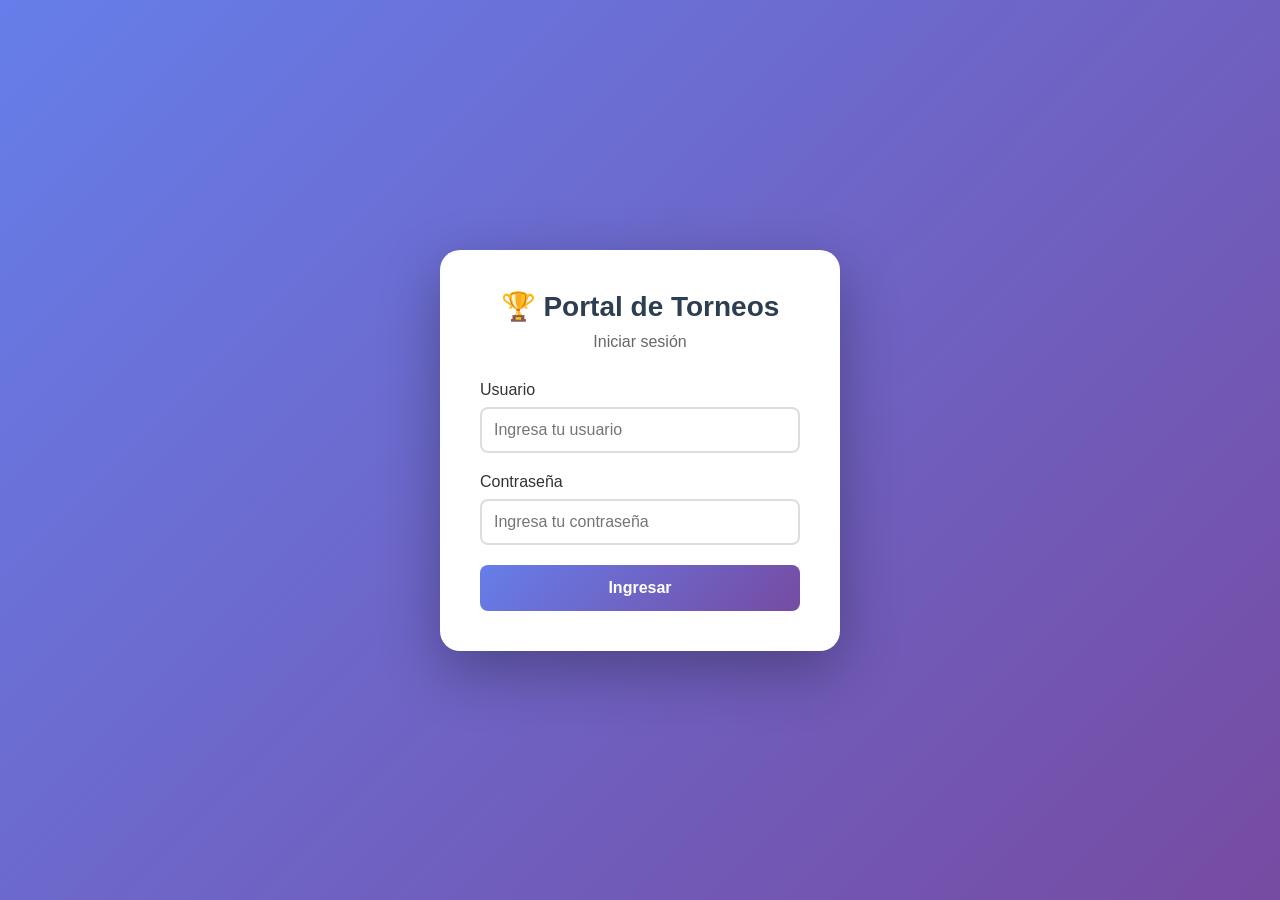
==== admin-datos.html @ d95e441f "nuevosistema" ====
<!DOCTYPE html>
<html lang="es">
<head>
    <meta charset="UTF-8">
    <meta name="viewport" content="width=device-width, initial-scale=1.0">
    <title>Admin Datos - Torneo de Tenis</title>
    <link rel="stylesheet" href="style.css">
    <style>
        .admin-container { max-width: 1200px; margin: 0 auto; padding: 20px; }
        .admin-header { background: linear-gradient(135deg, #2c3e50, #34495e); color: white; padding: 20px; border-radius: 10px; margin-bottom: 20px; display: flex; justify-content: space-between; align-items: center; flex-wrap: wrap; gap: 15px; }
        .admin-header h1 { margin: 0; font-size: 1.5rem; }
        .selector-row { display: flex; gap: 15px; flex-wrap: wrap; align-items: center; }
        .selector-row select { padding: 10px; border-radius: 5px; border: 2px solid #ddd; font-size: 1rem; min-width: 200px; }
        .btn-cerrar { background: #e74c3c; color: white; padding: 10px 20px; border: none; border-radius: 5px; cursor: pointer; text-decoration: none; }
        .tabs { display: flex; gap: 5px; margin-bottom: 20px; flex-wrap: wrap; }
        .tab-btn { padding: 12px 24px; background: #ecf0f1; border: none; cursor: pointer; font-size: 1rem; border-radius: 5px 5px 0 0; transition: all 0.3s; }
        .tab-btn.active { background: #4CAF50; color: white; }
        .tab-btn:hover:not(.active) { background: #bdc3c7; }
        .tab-content { display: none; background: white; padding: 20px; border-radius: 0 5px 5px 5px; box-shadow: 0 2px 10px rgba(0,0,0,0.1); }
        .tab-content.active { display: block; }
        .section-title { color: #2c3e50; border-bottom: 2px solid #4CAF50; padding-bottom: 10px; margin-bottom: 20px; }
        .form-grid { display: grid; grid-template-columns: repeat(auto-fit, minmax(200px, 1fr)); gap: 15px; margin-bottom: 20px; }
        .form-group { display: flex; flex-direction: column; }
        .form-group label { font-weight: 600; margin-bottom: 5px; color: #555; }
        .form-group input, .form-group select { padding: 10px; border: 2px solid #ddd; border-radius: 5px; }
        .btn-primary { background: #4CAF50; color: white; padding: 12px 24px; border: none; border-radius: 5px; cursor: pointer; font-size: 1rem; }
        .btn-primary:hover { background: #45a049; }
        .btn-warning { background: #f39c12; color: white; padding: 8px 16px; border: none; border-radius: 5px; cursor: pointer; }
        .btn-danger { background: #e74c3c; color: white; padding: 8px 16px; border: none; border-radius: 5px; cursor: pointer; }
        .data-table { width: 100%; border-collapse: collapse; margin-top: 15px; }
        .data-table th, .data-table td { padding: 12px; text-align: left; border-bottom: 1px solid #ddd; }
        .data-table th { background: #2c3e50; color: white; }
        .data-table tr:hover { background: #f5f5f5; }
        .badge { padding: 4px 8px; border-radius: 4px; font-size: 0.85rem; }
        .badge-pendiente { background: #f39c12; color: white; }
        .badge-jugado { background: #27ae60; color: white; }
        .badge-wo { background: #e74c3c; color: white; }
        .alert { padding: 15px; border-radius: 5px; margin-bottom: 15px; }
        .alert-warning { background: #fff3cd; border-left: 4px solid #ffc107; color: #856404; }
        .alert-error { background: #f8d7da; border-left: 4px solid #dc3545; color: #721c24; }
        .alert-success { background: #d4edda; border-left: 4px solid #28a745; color: #155724; }
        .modal { display: none; position: fixed; top: 0; left: 0; width: 100%; height: 100%; background: rgba(0,0,0,0.5); z-index: 1000; }
        .modal.active { display: flex; align-items: center; justify-content: center; }
        .modal-content { background: white; padding: 25px; border-radius: 10px; max-width: 600px; width: 90%; max-height: 80vh; overflow-y: auto; }
        .modal-header { display: flex; justify-content: space-between; align-items: center; margin-bottom: 20px; }
        .modal-header h3 { margin: 0; color: #2c3e50; }
        .cerrar-modal { background: none; border: none; font-size: 1.5rem; cursor: pointer; }
        .empty-state { text-align: center; padding: 40px; color: #7f8c8d; }
        .card { background: #f8f9fa; padding: 15px; border-radius: 8px; margin-bottom: 10px; border-left: 4px solid #4CAF50; }
        .card-header { font-weight: 600; color: #2c3e50; margin-bottom: 10px; }
        .checkbox-list { max-height: 200px; overflow-y: auto; border: 1px solid #ddd; padding: 10px; border-radius: 5px; }
        .checkbox-item { display: flex; align-items: center; gap: 8px; padding: 5px 0; }
        .actions-cell { display: flex; gap: 5px; }
        .loading { text-align: center; padding: 40px; color: #7f8c8d; }

        /* Responsive */
        @media (max-width: 768px) {
            .admin-container { padding: 10px; }
            .admin-header { flex-direction: column; text-align: center; padding: 15px; }
            .admin-header h1 { font-size: 1.2rem; margin-bottom: 10px; }
            .selector-row { flex-direction: column; width: 100%; gap: 10px; }
            .selector-row select { width: 100%; min-width: unset; padding: 8px; font-size: 0.9rem; }
            .btn-cerrar { width: auto; padding: 8px 20px; font-size: 0.9rem; margin-top: 5px; }
            
            .tabs { 
                display: flex;
                overflow-x: auto; 
                white-space: nowrap; 
                padding-bottom: 5px;
                gap: 5px;
                -webkit-overflow-scrolling: touch;
            }
            .tab-btn { 
                padding: 10px 15px; 
                font-size: 0.85rem; 
                flex: 0 0 auto; 
                border-radius: 5px;
            }
            
            /* Contenedor para scroll de tabla */
            #inscriptos-list, #partidos-list, #llaves-list, #agenda-list {
                width: 100%;
                overflow-x: auto;
                -webkit-overflow-scrolling: touch;
                margin-top: 10px;
            }
            
            .data-table { 
                min-width: 600px; /* Forzar scroll horizontal para que no se amontone */
            }
            .data-table th, .data-table td { padding: 8px; font-size: 0.85rem; }
            
            .form-grid { grid-template-columns: 1fr; }
            .modal-content { width: 95%; padding: 15px; max-height: 90vh; }
            .card { padding: 10px; margin-bottom: 15px; }
            .checkbox-list { max-height: 200px; }
            
            .section-title { font-size: 1.2rem; }
        }
    </style>
</head>
<body>
    <div class="admin-container">
        <div class="admin-header">
            <h1>🛠️ Administración de Datos</h1>
            <div class="selector-row">
                <select id="selector-torneo" onchange="cargarCategorias()">
                    <option value="">Seleccionar Torneo...</option>
                </select>
                <select id="selector-categoria" onchange="cargarDatosTab()" disabled>
                    <option value="">Seleccionar Categoría...</option>
                </select>
                <a href="editar-grupos.html" class="btn-cerrar">← Volver</a>
            </div>
        </div>

        <div class="tabs">
            <button class="tab-btn active" onclick="cambiarTab('inscriptos')">👥 Inscriptos</button>
            <button class="tab-btn" onclick="cambiarTab('grupos')">🏆 Grupos</button>
            <button class="tab-btn" onclick="cambiarTab('partidos')">🎾 Partidos</button>
            <button class="tab-btn" onclick="cambiarTab('llaves')">🔗 Llaves</button>
            <button class="tab-btn" onclick="cambiarTab('agenda')">📅 Agenda</button>
            <button class="tab-btn" onclick="cambiarTab('horarios-categoria')">📊 Horarios por Categoría</button>
        </div>

        <!-- TAB 1: INSCRIPTOS -->
        <div id="tab-inscriptos" class="tab-content active">
            <h2 class="section-title">Gestión de Inscriptos</h2>
            <div id="inscriptos-list"></div>
        </div>

        <!-- TAB 2: GRUPOS -->
        <div id="tab-grupos" class="tab-content">
            <div style="display: flex; justify-content: space-between; align-items: center; margin-bottom: 20px;">
                <h2 class="section-title" style="margin-bottom: 0;">Gestión de Grupos</h2>
                <button class="btn-primary" onclick="abrirModalCrearGrupo()">+ Crear Grupo</button>
            </div>
            <div id="grupos-list"></div>
        </div>

        <!-- TAB 3: PARTIDOS -->
        <div id="tab-partidos" class="tab-content">
            <div style="display: flex; justify-content: space-between; align-items: center; margin-bottom: 20px;">
                <h2 class="section-title" style="margin-bottom: 0;">Gestión de Partidos</h2>
                <button class="btn-primary" onclick="abrirModalCrearPartido()">+ Crear Partido</button>
            </div>
            <div id="partidos-list"></div>
        </div>

        <!-- TAB 4: LLAVES -->
        <div id="tab-llaves" class="tab-content">
            <h2 class="section-title">Gestión de Llaves</h2>
            <div id="llaves-list"></div>
        </div>

        <!-- TAB 5: AGENDA PLAYOFFS -->
        <div id="tab-agenda" class="tab-content">
            <div style="display: flex; justify-content: space-between; align-items: center; margin-bottom: 20px;">
                <h2 class="section-title" style="margin-bottom: 0;">Agenda de Playoffs</h2>
            </div>

            <div class="card" style="margin-bottom: 20px;">
                <div class="card-header">Crear Reserva de Agenda</div>
                <div class="form-grid">
                    <div class="form-group">
                        <label>Categoría</label>
                        <select id="agenda-categoria"></select>
                    </div>
                    <div class="form-group">
                        <label>Horario</label>
                        <select id="agenda-horario"></select>
                    </div>
                    <div class="form-group">
                        <label>Leyenda 1</label>
                        <input type="text" id="agenda-leyenda" placeholder="Ej: Cuartos de final 1" maxlength="150">
                    </div>
                    <div class="form-group">
                        <label>Leyenda 2 (opcional)</label>
                        <input type="text" id="agenda-leyendados" placeholder="Ej: Cancha 1" maxlength="150">
                    </div>
                </div>
                <button class="btn-primary" onclick="crearAgendaPlayoff()">+ Crear Reserva</button>
            </div>

            <div id="agenda-list"></div>
        </div>

        <!-- TAB 6: HORARIOS POR CATEGORÍA -->
        <div id="tab-horarios-categoria" class="tab-content">
            <h2 class="section-title">Horarios por Categoría</h2>
            <div id="horarios-categoria-list"></div>
        </div>
    </div>

    <!-- MODAL EDITAR INSCRIPTO -->
    <div id="modal-editar-inscripto" class="modal">
        <div class="modal-content">
            <div class="modal-header">
                <h3>Editar Inscripto</h3>
                <button class="cerrar-modal" onclick="cerrarModal('modal-editar-inscripto')">&times;</button>
            </div>
            <form id="form-editar-inscripto">
                <input type="hidden" id="edit-inscripto-id">
                <div class="form-group">
                    <label>Integrantes</label>
                    <input type="text" id="edit-integrantes" required>
                </div>
                <div class="form-group">
                    <label>Correo</label>
                    <input type="email" id="edit-correo">
                </div>
                <div class="form-group">
                    <label>Teléfono</label>
                    <input type="tel" id="edit-telefono">
                </div>
                <div class="form-group">
                    <label>Categoría</label>
                    <select id="edit-categoria" required></select>
                </div>
                <button type="submit" class="btn-primary" style="margin-top: 15px;">Guardar Cambios</button>
            </form>
        </div>
    </div>

    <!-- MODAL EDITAR HORARIOS INSCRIPTO -->
    <div id="modal-editar-horarios" class="modal">
        <div class="modal-content">
            <div class="modal-header">
                <h3>Editar Disponibilidad Horaria</h3>
                <button class="cerrar-modal" onclick="cerrarModal('modal-editar-horarios')">&times;</button>
            </div>
            <div id="horarios-inscripto-list"></div>
        </div>
    </div>

    <!-- MODAL CREAR GRUPO -->
    <div id="modal-crear-grupo" class="modal">
        <div class="modal-content">
            <div class="modal-header">
                <h3>Crear Grupo</h3>
                <button class="cerrar-modal" onclick="cerrarModal('modal-crear-grupo')">&times;</button>
            </div>
            <form id="form-crear-grupo">
                <div class="form-group">
                    <label>Número de Grupo</label>
                    <input type="number" id="create-numero-grupo" min="1" required>
                </div>
                <div class="form-group">
                    <label>Cantidad de Integrantes</label>
                    <input type="number" id="create-cantidad-integrantes" min="2" max="6" required>
                </div>
                <div class="form-group">
                    <label>Categoría</label>
                    <select id="create-categoria-grupo" required></select>
                </div>
                <button type="submit" class="btn-primary" style="margin-top: 15px;">Crear Grupo</button>
            </form>
        </div>
    </div>

    <!-- MODAL EDITAR GRUPO -->
    <div id="modal-editar-grupo" class="modal">
        <div class="modal-content">
            <div class="modal-header">
                <h3>Editar Grupo</h3>
                <button class="cerrar-modal" onclick="cerrarModal('modal-editar-grupo')">&times;</button>
            </div>
            <form id="form-editar-grupo">
                <input type="hidden" id="edit-grupo-id">
                <div class="form-group">
                    <label>Número de Grupo</label>
                    <input type="number" id="edit-numero-grupo" min="1" required>
                </div>
                <div class="form-group">
                    <label>Cantidad de Integrantes</label>
                    <input type="number" id="edit-cantidad-integrantes" min="2" max="6" required>
                </div>
                <button type="submit" class="btn-primary" style="margin-top: 15px;">Guardar Cambios</button>
            </form>
        </div>
    </div>

    <!-- MODAL GESTIONAR INTEGRANTES -->
    <div id="modal-integrantes" class="modal">
        <div class="modal-content">
            <div class="modal-header">
                <h3>Gestionar Integrantes del Grupo</h3>
                <button class="cerrar-modal" onclick="cerrarModal('modal-integrantes')">&times;</button>
            </div>
            <input type="hidden" id="gest-grupo-id">
            <div id="integrantes-disponibles"></div>
            <div id="integrantes-actuales"></div>
        </div>
    </div>

    <!-- MODAL CREAR PARTIDO -->
    <div id="modal-crear-partido" class="modal">
        <div class="modal-content">
            <div class="modal-header">
                <h3>Crear Partido</h3>
                <button class="cerrar-modal" onclick="cerrarModal('modal-crear-partido')">&times;</button>
            </div>
            <form id="form-crear-partido">
                <div class="form-group">
                    <label>Equipo Local</label>
                    <select id="create-par-local" required></select>
                </div>
                <div class="form-group">
                    <label>Equipo Visitante</label>
                    <select id="create-par-visitante" required></select>
                </div>
                <div class="form-group">
                    <label>Horario (opcional)</label>
                    <select id="create-par-horario">
                        <option value="">Sin horario asignado</option>
                    </select>
                </div>
                <button type="submit" class="btn-primary" style="margin-top: 15px;">Crear Partido</button>
            </form>
        </div>
    </div>

    <!-- MODAL EDITAR PARTIDO -->
    <div id="modal-editar-partido" class="modal">
        <div class="modal-content">
            <div class="modal-header">
                <h3>Editar Partido</h3>
                <button class="cerrar-modal" onclick="cerrarModal('modal-editar-partido')">&times;</button>
            </div>
            <form id="form-editar-partido">
                <input type="hidden" id="edit-partido-id">
                <div class="form-group">
                    <label>Equipo Local</label>
                    <select id="edit-par-local" required></select>
                </div>
                <div class="form-group">
                    <label>Equipo Visitante</label>
                    <select id="edit-par-visitante" required></select>
                </div>
                <button type="submit" class="btn-primary" style="margin-top: 15px;">Guardar Cambios</button>
            </form>
        </div>
    </div>

    <!-- MODAL EDITAR LLAVE -->
    <div id="modal-editar-llave" class="modal">
        <div class="modal-content">
            <div class="modal-header">
                <h3>Editar Participantes de Llave</h3>
                <button class="cerrar-modal" onclick="cerrarModal('modal-editar-llave')">&times;</button>
            </div>
            <form id="form-editar-llave">
                <input type="hidden" id="edit-llave-id">
                <div class="form-group">
                    <label>Participante 1</label>
                    <select id="edit-llave-p1"></select>
                </div>
                <div class="form-group">
                    <label>Participante 2</label>
                    <select id="edit-llave-p2"></select>
                </div>
                <button type="submit" class="btn-primary" style="margin-top: 15px;">Guardar Cambios</button>
            </form>
        </div>
    </div>

    <script>
        const API_URL = 'https://academia-torneos.onrender.com/api';
        const token = localStorage.getItem('token');
        
        if (!token) {
            alert('No has iniciado sesión');
            window.location.href = 'login.html';
        }

        let inscriptosData = [];
        let gruposData = [];
        let partidosData = [];
        let llavesData = [];
        let agendaData = [];
        let agendaHorarios = [];
        let categoriasTorneo = [];

        // Inicialización
        document.addEventListener('DOMContentLoaded', async () => {
            await cargarTorneos();
        });

        async function cargarTorneos() {
            try {
                const response = await fetch(`${API_URL}/admin/torneos`, {
                    headers: { 'Authorization': `Bearer ${token}` }
                });
                
                if (response.status === 401) {
                    localStorage.removeItem('token');
                    localStorage.removeItem('usuario');
                    alert('Tu sesión ha expirado. Por favor, iniciá sesión nuevamente.');
                    window.location.href = 'login.html';
                    return;
                }
                
                const data = await response.json();
                const select = document.getElementById('selector-torneo');
                select.innerHTML = '<option value="">Seleccionar Torneo...</option>';
                data.forEach(t => {
                    const option = document.createElement('option');
                    option.value = t.id;
                    option.textContent = t.nombre;
                    select.appendChild(option);
                });
            } catch (error) {
                console.error('Error:', error);
                alert('Error al cargar torneos');
            }
        }

        async function cargarCategorias() {
            const idTorneo = document.getElementById('selector-torneo').value;
            const catSelect = document.getElementById('selector-categoria');
            
            if (!idTorneo) {
                catSelect.innerHTML = '<option value="">Seleccionar Categoría...</option>';
                catSelect.disabled = true;
                return;
            }

            try {
                const response = await fetch(`${API_URL}/inscriptos?id_torneo_fk=${idTorneo}`);
                const data = await response.json();
                
                const categorias = [...new Set(data.map(i => i.categoria).filter(c => c))];
                categoriasTorneo = categorias.sort();
                
                catSelect.innerHTML = '<option value="">Seleccionar Categoría...</option>';
                categoriasTorneo.forEach(c => {
                    const option = document.createElement('option');
                    option.value = c;
                    option.textContent = c;
                    catSelect.appendChild(option);
                });
                catSelect.disabled = false;
                
                // Actualizar selects de categoría en modales
                document.getElementById('edit-categoria').innerHTML = '';
                document.getElementById('create-categoria-grupo').innerHTML = '';
                categoriasTorneo.forEach(c => {
                    document.getElementById('edit-categoria').innerHTML += `<option value="${c}">${c}</option>`;
                    document.getElementById('create-categoria-grupo').innerHTML += `<option value="${c}">${c}</option>`;
                });

                prepararCategoriasAgenda(catSelect.value);
            } catch (error) {
                console.error('Error:', error);
            }
        }

        async function cargarDatosTab() {
            const categoria = document.getElementById('selector-categoria').value;
            if (!categoria) return;
            
            await cargarInscriptos();
            cargarGrupos();
            cargarPartidos();
            cargarLlaves();
            cargarAgendaPlayoffs();
            cargarHorariosPorCategoria();
        }

        function cambiarTab(tabName) {
            document.querySelectorAll('.tab-btn').forEach(btn => btn.classList.remove('active'));
            document.querySelectorAll('.tab-content').forEach(content => content.classList.remove('active'));
            
            document.querySelector(`[onclick="cambiarTab('${tabName}')"]`).classList.add('active');
            document.getElementById(`tab-${tabName}`).classList.add('active');

            if (tabName === 'agenda') {
                cargarAgendaPlayoffs();
            }
            if (tabName === 'horarios-categoria') {
                cargarHorariosPorCategoria();
            }
        }

        // ==================== INSCRIPTOS ====================
        async function cargarInscriptos() {
            const idTorneo = document.getElementById('selector-torneo').value;
            const categoria = document.getElementById('selector-categoria').value;
            
            try {
                const response = await fetch(`${API_URL}/admin/inscriptos?id_torneo=${idTorneo}`, {
                    headers: { 'Authorization': `Bearer ${token}` }
                });
                let data = await response.json();
                
                if (categoria) {
                    data = data.filter(i => i.categoria === categoria);
                }
                
                inscriptosData = data;
                renderInscriptos();
            } catch (error) {
                console.error('Error:', error);
            }
        }

        function renderInscriptos() {
            const container = document.getElementById('inscriptos-list');
            
            if (inscriptosData.length === 0) {
                container.innerHTML = '<div class="empty-state">No hay inscriptos en esta categoría</div>';
                return;
            }

            let html = `<table class="data-table">
                <thead>
                    <tr>
                        <th>ID</th>
                        <th>Integrantes</th>
                        <th>Correo</th>
                        <th>Teléfono</th>
                        <th>Categoría</th>
                        <th>Acciones</th>
                    </tr>
                </thead>
                <tbody>`;
            
            inscriptosData.forEach(i => {
                html += `<tr>
                    <td>${i.id}</td>
                    <td>${i.integrantes || '-'}</td>
                    <td>${i.correo || '-'}</td>
                    <td>${i.telefono || '-'}</td>
                    <td>${i.categoria || '-'}</td>
                    <td class="actions-cell">
                        <button class="btn-warning" onclick="abrirEditarInscripto(${i.id})">✏️</button>
                        <button class="btn-warning" onclick="abrirEditarHorarios(${i.id})">🕐</button>
                        <button class="btn-danger" onclick="eliminarInscripto(${i.id})">🗑️</button>
                    </td>
                </tr>`;
            });
            
            html += '</tbody></table>';
            container.innerHTML = html;
        }

        async function abrirEditarInscripto(id) {
            try {
                const response = await fetch(`${API_URL}/admin/inscriptos/${id}`, {
                    headers: { 'Authorization': `Bearer ${token}` }
                });
                const inscripto = await response.json();
                
                document.getElementById('edit-inscripto-id').value = id;
                document.getElementById('edit-integrantes').value = inscripto.integrantes || '';
                document.getElementById('edit-correo').value = inscripto.correo || '';
                document.getElementById('edit-telefono').value = inscripto.telefono || '';
                document.getElementById('edit-categoria').value = inscripto.categoria || '';
                
                document.getElementById('modal-editar-inscripto').classList.add('active');
            } catch (error) {
                console.error('Error:', error);
                alert('Error al cargar datos del inscripto');
            }
        }

        document.getElementById('form-editar-inscripto').addEventListener('submit', async (e) => {
            e.preventDefault();
            const id = document.getElementById('edit-inscripto-id').value;
            
            const data = {
                integrantes: document.getElementById('edit-integrantes').value,
                correo: document.getElementById('edit-correo').value,
                telefono: document.getElementById('edit-telefono').value,
                categoria: document.getElementById('edit-categoria').value
            };
            
            try {
                const response = await fetch(`${API_URL}/admin/inscriptos/${id}`, {
                    method: 'PUT',
                    headers: {
                        'Content-Type': 'application/json',
                        'Authorization': `Bearer ${token}`
                    },
                    body: JSON.stringify(data)
                });
                
                if (response.ok) {
                    alert('Datos actualizados correctamente');
                    cerrarModal('modal-editar-inscripto');
                    cargarInscriptos();
                } else {
                    const error = await response.json();
                    alert(error.error || 'Error al actualizar');
                }
            } catch (err) {
                alert('Error de conexión');
            }
        });

        function formatearFecha(fechaStr) {
            if (!fechaStr) return '';
            const fechaLimpia = fechaStr.split('T')[0];
            const [year, month, day] = fechaLimpia.split('-');
            return `${day}/${month}/${year}`;
        }

        async function abrirEditarHorarios(idInscripto) {
            const idTorneo = document.getElementById('selector-torneo').value;
            
            try {
                const [horariosRes, todosHorariosRes] = await Promise.all([
                    fetch(`${API_URL}/inscriptos/${idInscripto}/horarios`),
                    fetch(`${API_URL}/horarios/${idTorneo}`)
                ]);
                
                const horariosAsignados = await horariosRes.json();
                const todosHorarios = await todosHorariosRes.json();
                
                // Obtener nombre del inscripto desde inscriptosData
                const inscripto = inscriptosData.find(i => i.id === idInscripto);
                const nombreInscripto = inscripto ? inscripto.integrantes : 'Inscripto #' + idInscripto;
                
                const idsAsignados = horariosAsignados.map(h => h.id);
                
                let html = `<p><strong>${nombreInscripto}</strong></p>
                    <div class="checkbox-list">`;
                
                todosHorarios.forEach(h => {
                    const checked = idsAsignados.includes(h.id) ? 'checked' : '';
                    const fechaFormateada = formatearFecha(h.fecha);
                    html += `<div class="checkbox-item">
                        <input type="checkbox" id="horario-${h.id}" value="${h.id}" ${checked}>
                        <label for="horario-${h.id}">${h.dia_semana} ${fechaFormateada} ${h.hora_inicio} - ${h.lugar}</label>
                    </div>`;
                });
                
                html += '</div><button class="btn-primary" style="margin-top:15px" onclick="guardarHorariosInscripto(' + idInscripto + ')">Guardar Horarios</button>';
                
                document.getElementById('horarios-inscripto-list').innerHTML = html;
                document.getElementById('modal-editar-horarios').classList.add('active');
            } catch (error) {
                console.error('Error:', error);
                alert('Error al cargar horarios');
            }
        }

        async function guardarHorariosInscripto(idInscripto) {
            const checkboxes = document.querySelectorAll('#horarios-inscripto-list input[type="checkbox"]:checked');
            const idsHorarios = Array.from(checkboxes).map(cb => parseInt(cb.value));
            
            try {
                const response = await fetch(`${API_URL}/admin/inscriptos/${idInscripto}/horarios`, {
                    method: 'PUT',
                    headers: {
                        'Content-Type': 'application/json',
                        'Authorization': `Bearer ${token}`
                    },
                    body: JSON.stringify({ horarios: idsHorarios })
                });
                
                if (response.ok) {
                    alert('Horarios actualizados correctamente');
                    cerrarModal('modal-editar-horarios');
                } else {
                    const error = await response.json();
                    alert(error.error || 'Error al guardar horarios');
                }
            } catch (err) {
                alert('Error de conexión');
            }
        }
        async function eliminarInscripto(id) {
            if (!confirm('¿Estás seguro de que quieres eliminar esta pareja?')) return;
            
            try {
                const response = await fetch(`${API_URL}/admin/inscriptos/${id}`, {
                    method: 'DELETE',
                    headers: { 'Authorization': `Bearer ${token}` }
                });
                
                const result = await response.json();
                
                if (response.ok) {
                    alert('Pareja eliminada correctamente');
                    cargarInscriptos();
                } else {
                    alert(result.error || 'Error al eliminar');
                }
            } catch (err) {
                alert('Error de conexión');
            }
        }

        // ==================== GRUPOS ====================
        async function cargarGrupos() {
            const idTorneo = document.getElementById('selector-torneo').value;
            const categoria = document.getElementById('selector-categoria').value;
            
            if (!idTorneo || !categoria) return;
            
            try {
                const response = await fetch(`${API_URL}/grupos/${idTorneo}`);
                let data = await response.json();
                
                data = data.filter(g => g.categoria === categoria);
                gruposData = data;
                renderGrupos();
            } catch (error) {
                console.error('Error:', error);
            }
        }

        function renderGrupos() {
            const container = document.getElementById('grupos-list');
            
            if (gruposData.length === 0) {
                container.innerHTML = '<div class="empty-state">No hay grupos en esta categoría</div>';
                return;
            }

            let html = '';
            gruposData.forEach(g => {
                // Manejar tanto string como array
                const esString = typeof g.integrantes === 'string';
                const listaIntegrantes = esString ? g.integrantes : (g.integrantes?.map ? g.integrantes.map(i => i.integrantes) : []);
                const cantidadActual = esString ? (g.integrantes ? g.integrantes.split(' | ').length : 0) : listaIntegrantes.length;
                const integrantesDisplay = esString ? g.integrantes : listaIntegrantes.join(', ');
                
                const incompletos = g.cantidad_integrantes > cantidadActual;
                html += `<div class="card" style="${incompletos ? 'border-left-color:#f39c12' : ''}">
                    <div class="card-header" style="display:flex;justify-content:space-between;align-items:center">
                        <span>Grupo ${g.numero_grupo} - ${g.categoria}</span>
                        <div>
                            <button class="btn-warning" onclick="abrirEditarGrupo(${g.id})">✏️</button>
                            <button class="btn-warning" onclick="abrirGestionarIntegrantes(${g.id})">👥</button>
                            <button class="btn-danger" onclick="eliminarGrupo(${g.id})">🗑️</button>
                        </div>
                    </div>
                    <div>Integrantes: ${cantidadActual} / ${g.cantidad_integrantes}</div>
                    ${incompletos ? '<div class="alert alert-warning" style="margin-top:10px;padding:8px">⚠️ Faltan jugadores en este grupo</div>' : ''}
                    <div style="margin-top:10px;font-size:0.9em;color:#666">
                        ${integrantesDisplay || 'Sin integrantes'}
                    </div>
                </div>`;
            });
            
            container.innerHTML = html;
        }

        async function eliminarGrupo(idGrupo) {
            if (!confirm('¿Estás seguro de eliminar este grupo?')) return;
            
            try {
                const response = await fetch(`${API_URL}/admin/grupos/${idGrupo}`, {
                    method: 'DELETE',
                    headers: { 'Authorization': `Bearer ${token}` }
                });
                
                if (response.ok) {
                    alert('Grupo eliminado correctamente');
                    cargarGrupos();
                } else {
                    const error = await response.json();
                    alert(error.error || 'Error al eliminar grupo');
                }
            } catch (error) {
                console.error('Error:', error);
                alert('Error de conexión');
            }
        }

        function abrirModalCrearGrupo() {
            const idTorneo = document.getElementById('selector-torneo').value;
            const categoria = document.getElementById('selector-categoria').value;
            
            // Calcular siguiente número de grupo
            const maxNum = gruposData.length > 0 ? Math.max(...gruposData.map(g => g.numero_grupo)) : 0;
            document.getElementById('create-numero-grupo').value = maxNum + 1;
            document.getElementById('create-cantidad-integrantes').value = 3;
            document.getElementById('create-categoria-grupo').value = categoria;
            
            document.getElementById('modal-crear-grupo').classList.add('active');
        }

        document.getElementById('form-crear-grupo').addEventListener('submit', async (e) => {
            e.preventDefault();
            const idTorneo = document.getElementById('selector-torneo').value;
            
            const data = {
                id_torneo: parseInt(idTorneo),
                numero_grupo: parseInt(document.getElementById('create-numero-grupo').value),
                cantidad_integrantes: parseInt(document.getElementById('create-cantidad-integrantes').value),
                categoria: document.getElementById('create-categoria-grupo').value
            };
            
            try {
                const response = await fetch(`${API_URL}/admin/grupos/crear`, {
                    method: 'POST',
                    headers: {
                        'Content-Type': 'application/json',
                        'Authorization': `Bearer ${token}`
                    },
                    body: JSON.stringify(data)
                });
                
                if (response.ok) {
                    alert('Grupo creado correctamente');
                    cerrarModal('modal-crear-grupo');
                    cargarGrupos();
                } else {
                    const error = await response.json();
                    alert(error.error || 'Error al crear grupo');
                }
            } catch (err) {
                alert('Error de conexión');
            }
        });

        function abrirEditarGrupo(id) {
            const grupo = gruposData.find(g => g.id === id);
            if (!grupo) return;
            
            document.getElementById('edit-grupo-id').value = id;
            document.getElementById('edit-numero-grupo').value = grupo.numero_grupo;
            document.getElementById('edit-cantidad-integrantes').value = grupo.cantidad_integrantes;
            
            document.getElementById('modal-editar-grupo').classList.add('active');
        }

        document.getElementById('form-editar-grupo').addEventListener('submit', async (e) => {
            e.preventDefault();
            const id = document.getElementById('edit-grupo-id').value;
            
            const data = {
                numero_grupo: parseInt(document.getElementById('edit-numero-grupo').value),
                cantidad_integrantes: parseInt(document.getElementById('edit-cantidad-integrantes').value)
            };
            
            try {
                const response = await fetch(`${API_URL}/admin/grupos/${id}`, {
                    method: 'PUT',
                    headers: {
                        'Content-Type': 'application/json',
                        'Authorization': `Bearer ${token}`
                    },
                    body: JSON.stringify(data)
                });
                
                if (response.ok) {
                    alert('Grupo actualizado correctamente');
                    cerrarModal('modal-editar-grupo');
                    cargarGrupos();
                } else {
                    const error = await response.json();
                    alert(error.error || 'Error al actualizar grupo');
                }
            } catch (err) {
                alert('Error de conexión');
            }
        });

        async function abrirGestionarIntegrantes(idGrupo) {
            const idTorneo = document.getElementById('selector-torneo').value;
            const categoria = document.getElementById('selector-categoria').value;
            
            document.getElementById('gest-grupo-id').value = idGrupo;
            
            try {
                // Obtener inscriptos de la categoría
                const insRes = await fetch(`${API_URL}/inscriptos?id_torneo_fk=${idTorneo}`);
                const allInscriptos = await insRes.json();
                const categoriaInscriptos = allInscriptos.filter(i => i.categoria === categoria);
                
                // Obtener integrantes actuales del grupo usando el nuevo endpoint
                const grupoRes = await fetch(`${API_URL}/admin/grupos/${idGrupo}`, {
                    headers: { 'Authorization': `Bearer ${token}` }
                });
                const grupoData = await grupoRes.json();
                const actualesIds = grupoData.integrantes ? grupoData.integrantes.map(i => i.id_inscripto) : [];
                
                // Obtener participantes que ya tienen partidos jugados en OTRO grupo
                const conPartidosJugados = await obtenerInscriptosConPartidosJugados(idTorneo, categoria);
                
                // Dividir en disponibles y actuales
                let htmlDisponibles = '<h4>Disponibles para agregar</h4><div class="checkbox-list">';
                let htmlActuales = '<h4 style="margin-top:20px">Integrantes actuales</h4><div class="checkbox-list">';
                
                categoriaInscriptos.forEach(i => {
                    const tienePartidos = conPartidosJugados.includes(i.id);
                    const enEsteGrupo = actualesIds.includes(i.id);
                    
                    if (enEsteGrupo) {
                        const puedeQuitar = !tienePartidos;
                        htmlActuales += `<div class="checkbox-item">
                            <input type="checkbox" id="act-${i.id}" value="${i.id}" ${puedeQuitar ? '' : 'disabled'} ${puedeQuitar ? 'checked' : ''}>
                            <label for="act-${i.id}">${i.integrantes} ${tienePartidos ? '(No puede quitarse - tiene partidos jugados)' : ''}</label>
                        </div>`;
                    } else {
                        htmlDisponibles += `<div class="checkbox-item">
                            <input type="checkbox" id="disp-${i.id}" value="${i.id}">
                            <label for="disp-${i.id}">${i.integrantes}</label>
                        </div>`;
                    }
                });
                
                htmlDisponibles += '</div>';
                htmlActuales += '</div><button class="btn-primary" style="margin-top:15px;width:100%" onclick="guardarIntegrantes(' + idGrupo + ')">Guardar Cambios</button>';
                
                document.getElementById('integrantes-disponibles').innerHTML = htmlDisponibles;
                document.getElementById('integrantes-actuales').innerHTML = htmlActuales;
                
                document.getElementById('modal-integrantes').classList.add('active');
            } catch (error) {
                console.error('Error:', error);
                alert('Error al cargar integrantes');
            }
        }

        async function obtenerInscriptosConPartidosJugados(idTorneo, categoria) {
            try {
                const response = await fetch(`${API_URL}/partidos/${idTorneo}`);
                const partidos = await response.json();
                
                const ids = new Set();
                partidos.forEach(p => {
                    if (p.estado !== 'pendiente') {
                        ids.add(p.id_inscriptoL);
                        ids.add(p.id_inscriptov);
                    }
                });
                return Array.from(ids);
            } catch (error) {
                return [];
            }
        }

        async function guardarIntegrantes(idGrupo) {
            // Obtener checkboxes marcados para agregar
            const checkboxesAgregar = document.querySelectorAll('#integrantes-disponibles input[type="checkbox"]:checked');
            const idsAgregar = Array.from(checkboxesAgregar).map(cb => parseInt(cb.value));
            
            // Obtener checkboxes desmarcados para quitar (los que estaban marcados antes)
            const checkboxesActuales = document.querySelectorAll('#integrantes-actuales input[type="checkbox"]');
            const checkboxesActualesMarcados = document.querySelectorAll('#integrantes-actuales input[type="checkbox"]:checked');
            
            // Los que estaban marcados pero ahora no lo están = quitar
            const idsActuales = Array.from(checkboxesActuales).map(cb => parseInt(cb.value));
            const idsMarcados = Array.from(checkboxesActualesMarcados).map(cb => parseInt(cb.value));
            const idsQuitar = idsActuales.filter(id => !idsMarcados.includes(id));
            
            let errores = [];
            
            // Agregar nuevos integrantes
            for (const idInscripto of idsAgregar) {
                try {
                    const res = await fetch(`${API_URL}/admin/grupos/${idGrupo}/integrante`, {
                        method: 'POST',
                        headers: {
                            'Content-Type': 'application/json',
                            'Authorization': `Bearer ${token}`
                        },
                        body: JSON.stringify({ id_inscripto: idInscripto })
                    });
                    if (!res.ok) {
                        const err = await res.json();
                        errores.push(err.error);
                    }
                } catch (e) {
                    errores.push('Error al agregar participante');
                }
            }
            
            // Quitar integrantes
            for (const idInscripto of idsQuitar) {
                try {
                    const res = await fetch(`${API_URL}/admin/grupos/${idGrupo}/integrante/${idInscripto}`, {
                        method: 'DELETE',
                        headers: { 'Authorization': `Bearer ${token}` }
                    });
                    if (!res.ok) {
                        const err = await res.json();
                        errores.push(err.error);
                    }
                } catch (e) {
                    errores.push('Error al quitar participante');
                }
            }
            
            if (errores.length > 0) {
                alert('Algunos cambios no se pudieron realizar:\n' + errores.join('\n'));
            } else {
                alert('Cambios guardados correctamente');
            }
            
            cerrarModal('modal-integrantes');
            cargarGrupos();
        }

        // ==================== PARTIDOS ====================
        async function cargarPartidos() {
            const idTorneo = document.getElementById('selector-torneo').value;
            const categoria = document.getElementById('selector-categoria').value;
            
            if (!idTorneo || !categoria) return;
            
            try {
                const response = await fetch(`${API_URL}/partidos/${idTorneo}`);
                if (!response.ok) {
                    partidosData = [];
                    renderPartidos();
                    return;
                }
                let data = await response.json();
                
                if (!Array.isArray(data)) {
                    partidosData = [];
                } else {
                    // Filtrar por categoría de los participantes usando inscriptosData
                    data = data.filter(p => {
                        const catLocal = inscriptosData.find(i => i.id === p.local_id)?.categoria;
                        const catVisitante = inscriptosData.find(i => i.id === p.visitante_id)?.categoria;
                        return catLocal === categoria || catVisitante === categoria;
                    });
                    partidosData = data;
                }
                renderPartidos();
            } catch (error) {
                console.error('Error:', error);
                partidosData = [];
                renderPartidos();
            }
        }

        function renderPartidos() {
            const container = document.getElementById('partidos-list');
            
            if (partidosData.length === 0) {
                container.innerHTML = '<div class="empty-state">No hay partidos en esta categoría</div>';
                return;
            }

            let html = `<table class="data-table">
                <thead>
                    <tr>
                        <th>ID</th>
                        <th>Local</th>
                        <th>Visitante</th>
                        <th>Estado</th>
                        <th>Acciones</th>
                    </tr>
                </thead>
                <tbody>`;
            
            partidosData.forEach(p => {
                const badgeClass = p.estado === 'pendiente' ? 'badge-pendiente' : (p.estado === 'jugado' ? 'badge-jugado' : 'badge-wo');
                const puedeEditar = p.estado === 'pendiente';
                const tieneAmbos = p.local_id && p.visitante_id;
                
                html += `<tr>
                    <td>${p.id}</td>
                    <td>${p.local_nombre || '-'}</td>
                    <td>${p.visitante_nombre || '-'}</td>
                    <td><span class="badge ${badgeClass}">${p.estado}</span></td>
                    <td class="actions-cell">
                        ${!tieneAmbos ? '<span class="alert alert-warning" style="padding:4px;margin-right:5px">⚠️ Falta rival</span>' : ''}
                        <button class="btn-warning" onclick="abrirEditarPartido(${p.id})" ${!puedeEditar ? 'disabled' : ''}>✏️</button>
                        <button class="btn-danger" onclick="eliminarPartido(${p.id})" ${!puedeEditar ? 'disabled' : ''}>🗑️</button>
                    </td>
                </tr>`;
            });
            
            html += '</tbody></table>';
            container.innerHTML = html;
        }

        async function eliminarPartido(idPartido) {
            if (!confirm('¿Estás seguro de eliminar este partido?')) return;
            
            try {
                const response = await fetch(`${API_URL}/admin/partidos/${idPartido}`, {
                    method: 'DELETE',
                    headers: { 'Authorization': `Bearer ${token}` }
                });
                
                if (response.ok) {
                    alert('Partido eliminado correctamente');
                    cargarPartidos();
                } else {
                    const error = await response.json();
                    alert(error.error || 'Error al eliminar partido');
                }
            } catch (error) {
                console.error('Error:', error);
                alert('Error de conexión');
            }
        }

        function abrirModalCrearPartido() {
            const idTorneo = document.getElementById('selector-torneo').value;
            const categoria = document.getElementById('selector-categoria').value;
            
            // Cargar inscriptos de la categoría
            fetch(`${API_URL}/inscriptos?id_torneo_fk=${idTorneo}`)
                .then(res => res.json())
                .then(data => {
                    const filtered = data.filter(i => i.categoria === categoria);
                    
                    const populate = (id) => {
                        const select = document.getElementById(id);
                        select.innerHTML = '<option value="">Seleccionar...</option>';
                        filtered.forEach(i => {
                            select.innerHTML += `<option value="${i.id}">${i.integrantes}</option>`;
                        });
                    };
                    
                    populate('create-par-local');
                    populate('create-par-visitante');
                });
            
            // Cargar horarios disponibles
            fetch(`${API_URL}/horarios/${idTorneo}`)
                .then(res => res.json())
                .then(data => {
                    const select = document.getElementById('create-par-horario');
                    select.innerHTML = '<option value="">Sin horario asignado</option>';
                    data.forEach(h => {
                        const fechaFormateada = formatearFecha(h.fecha);
                        select.innerHTML += `<option value="${h.id}">${h.dia_semana} ${fechaFormateada} ${h.hora_inicio} - ${h.lugar}</option>`;
                    });
                });
            
            document.getElementById('modal-crear-partido').classList.add('active');
        }

        document.getElementById('form-crear-partido').addEventListener('submit', async (e) => {
            e.preventDefault();
            const idTorneo = document.getElementById('selector-torneo').value;
            
            const data = {
                id_torneo: parseInt(idTorneo),
                id_inscriptoL: parseInt(document.getElementById('create-par-local').value),
                id_inscriptov: parseInt(document.getElementById('create-par-visitante').value),
                id_horario: document.getElementById('create-par-horario').value ? parseInt(document.getElementById('create-par-horario').value) : null
            };
            
            if (data.id_inscriptoL === data.id_inscriptov) {
                alert('Los participantes deben ser diferentes');
                return;
            }
            
            try {
                const response = await fetch(`${API_URL}/admin/partidos/crear`, {
                    method: 'POST',
                    headers: {
                        'Content-Type': 'application/json',
                        'Authorization': `Bearer ${token}`
                    },
                    body: JSON.stringify(data)
                });
                
                if (response.ok) {
                    alert('Partido creado correctamente');
                    cerrarModal('modal-crear-partido');
                    cargarPartidos();
                } else {
                    const error = await response.json();
                    alert(error.error || 'Error al crear partido');
                }
            } catch (err) {
                alert('Error de conexión');
            }
        });

        function abrirEditarPartido(id) {
            const partido = partidosData.find(p => p.id === id);
            if (!partido) return;
            
            const idTorneo = document.getElementById('selector-torneo').value;
            const categoria = document.getElementById('selector-categoria').value;
            
            document.getElementById('edit-partido-id').value = id;
            
            fetch(`${API_URL}/inscriptos?id_torneo_fk=${idTorneo}`)
                .then(res => res.json())
                .then(data => {
                    const filtered = data.filter(i => i.categoria === categoria);
                    
                    const populate = (id, selectedId) => {
                        const select = document.getElementById(id);
                        select.innerHTML = '<option value="">Seleccionar...</option>';
                        filtered.forEach(i => {
                            select.innerHTML += `<option value="${i.id}" ${i.id === selectedId ? 'selected' : ''}>${i.integrantes}</option>`;
                        });
                    };
                    
                    populate('edit-par-local', partido.id_inscriptoL);
                    populate('edit-par-visitante', partido.id_inscriptov);
                });
            
            document.getElementById('modal-editar-partido').classList.add('active');
        }

        document.getElementById('form-editar-partido').addEventListener('submit', async (e) => {
            e.preventDefault();
            const id = document.getElementById('edit-partido-id').value;
            
            const localId = parseInt(document.getElementById('edit-par-local').value);
            const visitanteId = parseInt(document.getElementById('edit-par-visitante').value);
            
            if (!localId || !visitanteId) {
                alert('Debe completar ambos participantes');
                return;
            }
            
            if (localId === visitanteId) {
                alert('Los participantes deben ser diferentes');
                return;
            }
            
            try {
                const response = await fetch(`${API_URL}/admin/partidos/${id}/rivales`, {
                    method: 'PUT',
                    headers: {
                        'Content-Type': 'application/json',
                        'Authorization': `Bearer ${token}`
                    },
                    body: JSON.stringify({
                        id_inscriptoL: localId,
                        id_inscriptov: visitanteId
                    })
                });
                
                if (response.ok) {
                    alert('Partido actualizado correctamente');
                    cerrarModal('modal-editar-partido');
                    cargarPartidos();
                } else {
                    const error = await response.json();
                    alert(error.error || 'Error al actualizar partido');
                }
            } catch (err) {
                alert('Error de conexión');
            }
        });

        // ==================== LLAVES ====================
        async function cargarLlaves() {
            const idTorneo = document.getElementById('selector-torneo').value;
            const categoria = document.getElementById('selector-categoria').value;
            
            if (!idTorneo || !categoria) return;
            
            try {
                const response = await fetch(`${API_URL}/torneo/${idTorneo}/llave?categoria=${encodeURIComponent(categoria)}`);
                if (!response.ok) {
                    llavesData = [];
                    renderLlaves();
                    return;
                }
                let data = await response.json();

                if (!data || !data.bracket || typeof data.bracket !== 'object') {
                    llavesData = [];
                } else {
                    const ordenRondas = ['pre-playoff', 'dieciseisavos', 'octavos', 'cuartos', 'semifinal', 'final'];
                    llavesData = ordenRondas.flatMap(r => Array.isArray(data.bracket[r]) ? data.bracket[r] : []);
                }
                renderLlaves();
            } catch (error) {
                console.error('Error:', error);
                llavesData = [];
                renderLlaves();
            }
        }

        function renderLlaves() {
            const container = document.getElementById('llaves-list');
            
            if (llavesData.length === 0) {
                container.innerHTML = '<div class="empty-state">No hay llaves generadas en esta categoría</div>';
                return;
            }

            // Agrupar por ronda
            const rondas = {};
            llavesData.forEach(l => {
                if (!rondas[l.ronda]) rondas[l.ronda] = [];
                rondas[l.ronda].push(l);
            });

            let html = '';
            const ordenRondas = ['pre-playoff', 'dieciseisavos', 'octavos', 'cuartos', 'semifinal', 'final'];
            
            ordenRondas.forEach(ronda => {
                if (!rondas[ronda]) return;
                
                html += `<h3 style="text-transform:capitalize;margin-top:30px">${ronda}</h3>`;
                html += `<table class="data-table">
                    <thead>
                        <tr>
                            <th>Pos</th>
                            <th>Participante 1</th>
                            <th>Participante 2</th>
                            <th>Acciones</th>
                        </tr>
                    </thead>
                    <tbody>`;
                
                llavesData.filter(l => l.ronda === ronda).sort((a,b) => a.posicion - b.posicion).forEach(l => {
                    html += `<tr>
                        <td>${l.posicion}</td>
                        <td>${l.nombre_1 || '-'}</td>
                        <td>${l.nombre_2 || '-'}</td>
                        <td><button class="btn-warning" onclick="abrirEditarLlave(${l.id})">✏️</button></td>
                    </tr>`;
                });
                
                html += '</tbody></table>';
            });
            
            container.innerHTML = html;
        }

        function abrirEditarLlave(id) {
            const llave = llavesData.find(l => l.id === id);
            if (!llave) return;
            
            const idTorneo = document.getElementById('selector-torneo').value;
            const categoria = document.getElementById('selector-categoria').value;
            
            document.getElementById('edit-llave-id').value = id;
            
            fetch(`${API_URL}/inscriptos?id_torneo_fk=${idTorneo}`)
                .then(res => res.json())
                .then(data => {
                    const filtered = data.filter(i => i.categoria === categoria);
                    
                    const populate = (id, selectedId) => {
                        const select = document.getElementById(id);
                        select.innerHTML = '<option value="">Seleccionar...</option>';
                        select.innerHTML += '<option value="">BYE</option>';
                        filtered.forEach(i => {
                            select.innerHTML += `<option value="${i.id}" ${i.id === selectedId ? 'selected' : ''}>${i.integrantes}</option>`;
                        });
                    };
                    
                    populate('edit-llave-p1', llave.id_inscripto_1);
                    populate('edit-llave-p2', llave.id_inscripto_2);
                });
            
            document.getElementById('modal-editar-llave').classList.add('active');
        }

        document.getElementById('form-editar-llave').addEventListener('submit', async (e) => {
            e.preventDefault();
            const id = document.getElementById('edit-llave-id').value;
            
            const p1 = document.getElementById('edit-llave-p1').value;
            const p2 = document.getElementById('edit-llave-p2').value;
            
            try {
                const response = await fetch(`${API_URL}/admin/llave/${id}/rivales`, {
                    method: 'PUT',
                    headers: {
                        'Content-Type': 'application/json',
                        'Authorization': `Bearer ${token}`
                    },
                    body: JSON.stringify({
                        id_inscripto_1: p1 ? parseInt(p1) : null,
                        id_inscripto_2: p2 ? parseInt(p2) : null
                    })
                });
                
                if (response.ok) {
                    alert('Llave actualizada correctamente');
                    cerrarModal('modal-editar-llave');
                    cargarLlaves();
                } else {
                    const error = await response.json();
                    alert(error.error || 'Error al actualizar llave');
                }
            } catch (err) {
                alert('Error de conexión');
            }
        });

        // ==================== AGENDA PLAYOFFS ====================
        async function cargarAgendaPlayoffs() {
            const idTorneo = document.getElementById('selector-torneo').value;
            const categoria = document.getElementById('selector-categoria').value;

            if (!idTorneo) return;

            try {
                await Promise.all([
                    cargarHorariosAgenda(idTorneo),
                    prepararCategoriasAgenda(categoria)
                ]);

                let url = `${API_URL}/admin/agenda-playoffs?id_torneo=${idTorneo}`;
                if (categoria) {
                    url += `&categoria=${encodeURIComponent(categoria)}`;
                }

                const response = await fetch(url, {
                    headers: { 'Authorization': `Bearer ${token}` }
                });

                if (!response.ok) {
                    agendaData = [];
                    renderAgendaPlayoffs();
                    return;
                }

                const data = await response.json();
                agendaData = Array.isArray(data) ? data : [];
                renderAgendaPlayoffs();
            } catch (error) {
                console.error('Error agenda:', error);
                agendaData = [];
                renderAgendaPlayoffs();
            }
        }

        async function cargarHorariosAgenda(idTorneo) {
            const select = document.getElementById('agenda-horario');
            select.innerHTML = '<option value="">Cargando horarios...</option>';

            try {
                const response = await fetch(`${API_URL}/horarios-playoffs/${idTorneo}`);
                const data = await response.json();
                agendaHorarios = Array.isArray(data) ? data : [];

                if (agendaHorarios.length === 0) {
                    select.innerHTML = '<option value="">Sin horarios playoffs disponibles</option>';
                    return;
                }

                select.innerHTML = '<option value="">Seleccionar horario...</option>';
                agendaHorarios.forEach(h => {
                    const fechaFormateada = formatearFecha(h.fecha);
                    select.innerHTML += `<option value="${h.id}">${h.dia_semana} ${fechaFormateada} ${h.hora_inicio} - ${h.lugar || 'Sin lugar'}</option>`;
                });
            } catch (error) {
                console.error('Error horarios agenda:', error);
                select.innerHTML = '<option value="">Error al cargar horarios</option>';
            }
        }

        async function prepararCategoriasAgenda(categoriaActual) {
            const select = document.getElementById('agenda-categoria');
            if (!select) return;

            select.innerHTML = '';
            categoriasTorneo.forEach(c => {
                select.innerHTML += `<option value="${c}">${c}</option>`;
            });

            if (categoriaActual && categoriasTorneo.includes(categoriaActual)) {
                select.value = categoriaActual;
            }
        }

        async function crearAgendaPlayoff() {
            const idTorneo = document.getElementById('selector-torneo').value;
            const categoria = document.getElementById('agenda-categoria').value;
            const idHorario = document.getElementById('agenda-horario').value;
            const leyenda = document.getElementById('agenda-leyenda').value.trim();
            const leyendados = document.getElementById('agenda-leyendados').value.trim();

            if (!idTorneo || !categoria || !idHorario || !leyenda) {
                alert('Completá categoría, horario y leyenda');
                return;
            }

            try {
                const response = await fetch(`${API_URL}/admin/agenda-playoffs`, {
                    method: 'POST',
                    headers: {
                        'Content-Type': 'application/json',
                        'Authorization': `Bearer ${token}`
                    },
                    body: JSON.stringify({
                        id_torneo: parseInt(idTorneo),
                        id_horario: parseInt(idHorario),
                        categoria,
                        leyenda,
                        leyendados: leyendados || null,
                        activo: 1
                    })
                });

                if (response.ok) {
                    document.getElementById('agenda-leyenda').value = '';
                    document.getElementById('agenda-leyendados').value = '';
                    alert('Reserva creada correctamente');
                    cargarAgendaPlayoffs();
                } else {
                    const error = await response.json();
                    alert(error.error || 'Error al crear reserva');
                }
            } catch (error) {
                console.error('Error crear agenda:', error);
                alert('Error de conexión');
            }
        }

        function renderAgendaPlayoffs() {
            const container = document.getElementById('agenda-list');
            if (!container) return;

            if (agendaData.length === 0) {
                container.innerHTML = '<div class="empty-state">No hay reservas de agenda para esta categoría</div>';
                return;
            }

            let html = `<table class="data-table">
                <thead>
                    <tr>
                        <th>Fecha</th>
                        <th>Hora</th>
                        <th>Categoría</th>
                        <th>Leyenda</th>
                        <th>Estado</th>
                        <th>Acciones</th>
                    </tr>
                </thead>
                <tbody>`;

            agendaData.forEach(a => {
                const estadoBadge = a.activo ? '<span class="badge badge-jugado">Activo</span>' : '<span class="badge badge-wo">Anulado</span>';
                const ambasLeyendas = [a.leyenda, a.leyendados].filter(l => l).join(' - ');
                html += `<tr>
                    <td>${a.fecha ? formatearFecha(a.fecha) : '-'}</td>
                    <td>${a.hora_inicio || '-'}</td>
                    <td>${a.categoria || '-'}</td>
                    <td>${ambasLeyendas || '-'}</td>
                    <td>${estadoBadge}</td>
                    <td class="actions-cell">
                        <button class="btn-warning" onclick="editarLeyendaAgenda(${a.id}, '${(a.leyenda || '').replace(/'/g, "\\'")}', '${(a.leyendados || '').replace(/'/g, "\\'")}')">✏️</button>
                        <button class="${a.activo ? 'btn-danger' : 'btn-primary'}" onclick="cambiarEstadoAgenda(${a.id}, ${a.activo ? 0 : 1})">${a.activo ? '🚫' : '✅'}</button>
                    </td>
                </tr>`;
            });

            html += '</tbody></table>';
            container.innerHTML = html;
        }

        async function editarLeyendaAgenda(id, leyendaActual, leyendadosActual) {
            const item = agendaData.find(a => a.id === id);
            if (!item) return;

            const nuevaLeyenda = prompt('Editar leyenda 1:', leyendaActual || '');
            if (nuevaLeyenda === null) return;
            const leyenda = nuevaLeyenda.trim();
            if (!leyenda) {
                alert('La leyenda no puede estar vacía');
                return;
            }

            const nuevaLeyenda2 = prompt('Editar leyenda 2 (dejar vacío para borrar):', leyendadosActual || '');
            const leyendados = nuevaLeyenda2 === null ? null : (nuevaLeyenda2.trim() || null);

            try {
                const response = await fetch(`${API_URL}/admin/agenda-playoffs/${id}`, {
                    method: 'PUT',
                    headers: {
                        'Content-Type': 'application/json',
                        'Authorization': `Bearer ${token}`
                    },
                    body: JSON.stringify({
                        id_horario: item.id_horario,
                        categoria: item.categoria,
                        leyenda,
                        leyendados
                    })
                });

                if (response.ok) {
                    cargarAgendaPlayoffs();
                } else {
                    const error = await response.json();
                    alert(error.error || 'Error al editar leyenda');
                }
            } catch (error) {
                console.error('Error editar agenda:', error);
                alert('Error de conexión');
            }
        }

        async function cambiarEstadoAgenda(id, activo) {
            try {
                const response = await fetch(`${API_URL}/admin/agenda-playoffs/${id}/activo`, {
                    method: 'PUT',
                    headers: {
                        'Content-Type': 'application/json',
                        'Authorization': `Bearer ${token}`
                    },
                    body: JSON.stringify({ activo })
                });

                if (response.ok) {
                    cargarAgendaPlayoffs();
                } else {
                    const error = await response.json();
                    alert(error.error || 'Error al actualizar estado');
                }
            } catch (error) {
                console.error('Error estado agenda:', error);
                alert('Error de conexión');
            }
        }

        // Utilitarios
        function cerrarModal(id) {
            document.getElementById(id).classList.remove('active');
        }

        // Cerrar modal al hacer click fuera
        document.querySelectorAll('.modal').forEach(modal => {
            modal.addEventListener('click', (e) => {
                if (e.target === modal) {
                    modal.classList.remove('active');
                }
            });
        });

        // ==================== HORARIOS POR CATEGORÍA ====================
        let horariosCategoriaData = null;

        async function cargarHorariosPorCategoria() {
            const idTorneo = document.getElementById('selector-torneo').value;
            const categoria = document.getElementById('selector-categoria').value;
            const container = document.getElementById('horarios-categoria-list');
            
            container.innerHTML = '<div class="loading">Cargando horarios...</div>';
            
            try {
                const response = await fetch(`${API_URL}/admin/inscriptos-horarios/${idTorneo}`, {
                    headers: { 'Authorization': `Bearer ${token}` }
                });
                
                if (!response.ok) throw new Error('Error al cargar');
                
                horariosCategoriaData = await response.json();
                renderHorariosPorCategoria();
            } catch (error) {
                console.error('Error:', error);
                container.innerHTML = '<div class="alert alert-error">Error al cargar los horarios</div>';
            }
        }

        function renderHorariosPorCategoria() {
            const container = document.getElementById('horarios-categoria-list');
            const categoriaSeleccionada = document.getElementById('selector-categoria').value;
            
            if (!horariosCategoriaData || !horariosCategoriaData.inscriptos) {
                container.innerHTML = '<div class="empty-state">No hay datos disponibles</div>';
                return;
            }
            
            let inscriptos = horariosCategoriaData.inscriptos;
            
            // Filtrar por categoría si se seleccionó una
            if (categoriaSeleccionada) {
                inscriptos = inscriptos.filter(i => i.categoria === categoriaSeleccionada);
            }
            
            if (inscriptos.length === 0) {
                container.innerHTML = '<div class="empty-state">No hay inscriptos en esta categoría</div>';
                return;
            }
            
            // Días de la semana en orden
            const diasOrden = ['Domingo', 'Lunes', 'Martes', 'Miércoles', 'Jueves', 'Viernes', 'Sábado'];
            
            // Agrupar horarios por día para cada inscripto
            const inscriptosAgrupados = inscriptos.map(insc => {
                const horariosPorDia = {};
                (insc.horarios || []).forEach(h => {
                    const dia = h.dia_semana || '';
                    if (!horariosPorDia[dia]) {
                        horariosPorDia[dia] = [];
                    }
                    horariosPorDia[dia].push(h.hora_inicio ? h.hora_inicio.substring(0, 5) : '');
                });
                return {
                    ...insc,
                    horariosPorDia
                };
            });
            
            let html = `
                <div style="overflow-x: auto;">
                <table class="data-table" style="min-width: 900px;">
                    <thead>
                        <tr>
                            <th style="min-width: 180px;">Inscripto</th>
                            ${diasOrden.map(dia => `<th>${dia}</th>`).join('')}
                        </tr>
                    </thead>
                    <tbody>
            `;
            
            inscriptosAgrupados.forEach(insc => {
                html += `
                    <tr>
                        <td><strong>${insc.integrantes}</strong><br><small>${insc.categoria}</small></td>
                `;
                
                diasOrden.forEach(dia => {
                    const horariosDia = insc.horariosPorDia[dia] || [];
                    
                    if (horariosDia.length === 0) {
                        html += '<td style="color: #999;">-</td>';
                    } else {
                        let celdaHtml = '';
                        const linea1 = horariosDia.slice(0, 2);
                        const linea2 = horariosDia.slice(2, 4);
                        const hayMas = horariosDia.length > 4;
                        
                        if (linea1.length > 0) {
                            celdaHtml += linea1.join(', ');
                        }
                        if (linea2.length > 0) {
                            celdaHtml += '<br>' + linea2.join(', ');
                        }
                        if (hayMas) {
                            const resto = horariosDia.slice(4).join(', ');
                            celdaHtml += `<br><span style="color: #666; font-size: 0.85em;">+${resto}</span>`;
                        }
                        
                        html += `<td>${celdaHtml}</td>`;
                    }
                });
                
                html += '</tr>';
            });
            
            html += '</tbody></table></div>';
            container.innerHTML = html;
        }
    </script>
</body>
</html>
---- style.css ----
/* ========================================= */
/* --- ESTILOS GENERALES Y DE ESCRITORIO --- */
/* ========================================= */

body {
    font-family: 'Roboto', sans-serif;
    color: #333;
    line-height: 1.6;
    margin: 0;
    padding: 20px;
    position: relative;
    background-color: #80b97f;
    background-image: linear-gradient(to bottom, #f2f0cc, #a3a9aa);
}

body::before {
    content: '';
    position: fixed;
    top: 0;
    left: 0;
    width: 100%;
    height: 100%;
    background-image: url('logo.png');
    background-repeat: no-repeat;
    background-position: center center;
    background-size: 300px;
    opacity: 0.1; /* Le subimos un poco la opacidad */
    z-index: -1;
}

.container {
    max-width: 800px;
    margin: 0 auto;
    background-color: rgba(255, 255, 255, 0.6); /* Fondo semi-transparente */
    padding: 30px;
    border-radius: 10px;
    box-shadow: 0 4px 15px rgba(0, 0, 0, 0.1);
}

header {
    display: flex;
    align-items: center;
    gap: 25px;
    border-bottom: 2px solid #4CAF50;
    padding-bottom: 20px;
    margin-bottom: 30px;
}

.header-logo {
    height: 100px;
    width: 100px;
    border-radius: 50%;
    border: 2px solid #eee;
}

.header-text {
    text-align: left;
}

header h1 {
    color: #2c3e50;
    margin-bottom: 5px;
    margin-top: 0;
}

/* ... (el resto de tus estilos del formulario, etc. van aquí. Los pego para asegurar) ... */

h2 { color: #4CAF50; border-left: 4px solid #bab3a8; padding-left: 10px; margin-bottom: 20px; }
#info-torneo ul { list-style-type: none; padding: 0; }
#info-torneo li { background-color: #f9f9f9; padding: 10px 15px; border-radius: 5px; margin-bottom: 8px; border-left: 3px solid #4CAF50; }
.form-group-duo {
    display: grid;
    grid-template-columns: 1fr 1fr;
    gap: 20px;
}
.form-group { margin-bottom: 20px; }
.form-group label { display: block; margin-bottom: 8px; font-weight: 700; color: #555; }
.form-group input[type="text"], .form-group input[type="email"], .form-group input[type="tel"], .form-group select { width: 100%; padding: 12px; border: 1px solid #ccc; border-radius: 5px; box-sizing: border-box; font-size: 1em; }
.availability-fieldset { border: 1px solid #ccc; border-radius: 8px; padding: 20px; margin-bottom: 20px; }
.availability-fieldset legend { font-weight: 700; color: #555; padding: 0 10px; }
.availability-instructions { font-size: 0.9em; color: #7f8c8d; margin-top: 0; margin-bottom: 15px; }
.availability-grid { display: grid; grid-template-columns: max-content 1fr; gap: 10px 15px; align-items: center; }
.availability-grid label { font-weight: normal; text-align: right; }
.availability-grid input { width: 100%; padding: 8px; border: 1px solid #ccc; border-radius: 5px; box-sizing: border-box; }
.checkbox-group { display: flex; align-items: center; margin-top: 25px; }
.checkbox-group input[type="checkbox"] { margin-right: 10px; width: 20px; height: 20px; }
button[type="submit"] { width: 100%; padding: 15px; background-color: #4CAF50; color: white; border: none; border-radius: 5px; font-size: 1.2em; font-weight: 700; cursor: pointer; }
.hidden { display: none; }
#confirmationMessage { background-color: #e8f5e9; border-left: 5px solid #4CAF50; padding: 20px; border-radius: 5px; text-align: center; }
input.error, select.error { border-color: #e74c3c; background-color: #fbeae5; }
footer {
    margin-top: 40px;
    padding-top: 20px;
    border-top: 1px solid #ddd;
    display: flex;
    justify-content: space-between;
    align-items: center;
    flex-wrap: wrap;
    gap: 20px;
}

.footer-texto {
    color: #555;
    font-size: 0.9em;
}

.footer-texto p {
    margin: 0;
    line-height: 1.4;
}

.footer-logos {
    display: flex;
    align-items: center;
    gap: 10px;
}

.footer-logos span {
    font-size: 0.9em;
    color: #777;
}

.footer-logos img {
    height: 40px;
    width: auto;
    opacity: 0.7;
    transition: opacity 0.2s ease;
}

.footer-logos img:hover {
    opacity: 1;
}

/* Estilo para el enlace a la lista de inscriptos */
.view-list-link { text-align: center; margin-bottom: 30px; }
.view-list-link a { display: inline-block; padding: 10px 20px; background-color: #245c30; color: #fff; font-weight: bold; text-decoration: none; border-radius: 5px; transition: background-color 0.3s ease; }
.view-list-link a:hover { background-color: #5ca78f; }
/* ========================================= */
/* --- ESTILOS página isncriptos --- */
/* ========================================= */
/* Estilos para la página de inscriptos */
#filtros {
    margin-bottom: 40px;
    /* Hacemos el fondo blanco pero con 50% de transparencia */
    background-color: rgba(255, 255, 255, 0.5); 
    padding: 20px;
    border-radius: 8px;
    /* Hacemos el borde también un poco transparente para que no desentone */
    border: 1px solid rgba(0, 0, 0, 0.1); 
}

.filtro-container {
    display: flex;
    align-items: end;
    gap: 15px;
    flex-wrap: wrap;
}

.filtro-container label {
    font-weight: 700;
}

.filtro-container select {
    padding: 10px;
    font-size: 1em;
    border-radius: 5px;
    border: 1px solid #ccc;
    min-width: 250px;
}

.filtro-container .btn-primary {
    white-space: nowrap;
    align-self: flex-end;
    height: fit-content;
}

/* Estilos para la tabla */
#tabla-inscriptos {
    width: 100%;
    border-collapse: collapse;
    margin-top: 20px;
}

#tabla-inscriptos thead {
    background-color: #4CAF50;
    color: white;
}

#tabla-inscriptos th, #tabla-inscriptos td {
    padding: 12px 15px;
    text-align: left;
    border-bottom: 1px solid #ddd;
}

#tabla-inscriptos tbody tr:nth-child(even) {
    background-color: #f2f2f2;
}

#tabla-inscriptos tbody tr:hover {
    background-color: #e9e9e9;
}

#loading-message, .no-results {
    text-align: center;
    padding: 20px;
    font-style: italic;
    color: #777;
}

.back-link {
    margin-top: 30px;
    text-align: center;
}

.back-link a {
    color: #4CAF50;
    text-decoration: none;
    font-weight: bold;
}

.back-link a:hover {
    text-decoration: underline;
}
/* --- Estilos para Horarios Checkbox --- */
.horarios-container {
    border: 1px solid #ccc;
    border-radius: 8px;
    padding: 20px;
    margin-bottom: 20px;
}

.horarios-container h4 {
    margin-top: 0;
    color: #555;
}

.dia-grupo {
    margin-bottom: 20px;
}
.dia-grupo:last-child {
    margin-bottom: 0;
}

.dia-grupo h5 {
    margin: 0 0 10px 0;
    border-bottom: 1px solid #eee;
    padding-bottom: 8px;
    font-size: 1.1em;
}

.horarios-grid {
    display: grid;
    grid-template-columns: repeat(auto-fill, minmax(100px, 1fr));
    gap: 15px;
}

.horario-item {
    display: flex;
    align-items: center;
    background-color: #f9f9f9;
    padding: 8px;
    border-radius: 5px;
    border: 1px solid #4CAF50; /* <-- BORDE VERDE AÑADIDO */
    transition: background-color 0.2s ease; /* Transición suave */
}

.horario-item input[type="checkbox"] {
    margin-right: 8px;
    width: 18px;
    height: 18px;
}

.horario-item label {
    font-weight: normal;
    margin-bottom: 0;
}

/* ========================================= */
/* --- ESTILOS GENERALES PARA ERRORES --- */
/* ========================================= */
    
/* Esta regla se aplicará a TODOS los mensajes de error */
.error-message {
    color: #e74c3c;
    font-size: 0.9em;
    margin-top: 5px;
}

/* Y esta regla ADICIONAL solo se aplicará al error genérico de disponibilidad */
.availability-fieldset .error-message {
    width: 100%;
    text-align: center;
    font-weight: bold;
    margin-top: 15px;
}
/* ================================================= */
/* --- ESTILOS PARA MODAL DE SPONSORS (VERSIÓN 2) -- */
/* ================================================= */

/* El fondo oscuro semi-transparente (sigue igual) */
.modal-overlay {
    position: fixed;
    top: 0;
    left: 0;
    width: 100%;
    height: 100%;
    background-color: rgba(0, 0, 0, 0.75);
    display: flex;
    justify-content: center;
    align-items: center;
    z-index: 1000;
    opacity: 0;
    visibility: hidden;
    transition: opacity 0.3s ease, visibility 0.3s ease;
    padding: 15px; /* Añadimos padding para que en móvil no pegue a los bordes */
}

.modal-overlay.visible {
    opacity: 1;
    visibility: visible;
}

/* El contenedor blanco de la ventana (con cambios importantes) */
.modal-contenido {
    background-color: #fff;
    padding: 25px;
    border-radius: 10px;
    max-width: 700px; /* Un poco más ancho para la cuadrícula en PC */
    width: 100%;
    text-align: center;
    position: relative;
    transform: scale(0.9);
    transition: transform 0.3s ease;
    
    /* ¡LA MAGIA! Hacemos que el contenedor sea scrollable si el contenido es muy alto */
    max-height: 90vh; /* Máximo 90% de la altura de la pantalla */
    overflow-y: auto; /* Activa el scroll vertical SOLO si es necesario */
}

.modal-overlay.visible .modal-contenido {
    transform: scale(1);
}

.modal-contenido h2 {
    margin-top: 0;
    color: #333;
}
.sponsor-cta {
    display: block;
    text-decoration: none;
    background: linear-gradient(135deg, #21d22d, #00e677);
    color: white;
    padding: 15px 20px;
    border-radius: 8px;
    text-align: center;
    margin-bottom: 15px;
    transition: transform 0.2s ease, box-shadow 0.2s ease;
}

.sponsor-cta:hover {
    transform: scale(1.02);
    box-shadow: 0 4px 15px rgba(255, 102, 0, 0.4);
}

.sponsor-cta h2 {
    margin: 0;
    color: white;
    font-size: 1.5em;
}
/* La cuadrícula para los logos de los sponsors */
.sponsors-grid {
    display: grid;
    /* Por defecto (PC), 2 columnas. grid-template-columns lo definimos en el responsive */
    grid-template-columns: repeat(4, 1fr); /* <-- AÑADE ESTA LÍNEA */
    gap: 10px; /* estaba en 20*/
    margin: 25px 0;
}

.sponsors-grid img {
    width: 100%;
    border-radius: 8px;
    transition: transform 0.2s ease;
    border: 1px solid #eee; /* Un borde sutil */
}

.sponsors-grid img:hover {
    transform: scale(1.05);
}

/* NUEVO: Estilos para las leyendas de texto */
.modal-instruccion {
    font-weight: bold;
    color: #4CAF50; /* Verde para que resalte */
    margin-top: 20px;
}
.modal-agradecimiento {
    font-style: italic;
    color: #777;
    margin-bottom: 0;
}

/* El botón de cierre (X) */
.cerrar-modal {
    position: sticky; /* Se queda "pegado" arriba al hacer scroll */
    top: 0;
    float: right; /* Lo alineamos a la derecha */
    font-size: 2.5em;
    font-weight: bold;
    color: #aaa;
    background: none;
    border: none;
    cursor: pointer;
    line-height: 1;
    z-index: 1001; /* Nos aseguramos que esté por encima de todo */
    padding: 0 5px; /* Un poco de espacio para que no pegue al borde */
}
/* ========================================= */
/* --- ESTILOS PARA GRUPOS FORMADOS --- */
/* ========================================= */

.grupos-list {
    display: grid;
    grid-template-columns: repeat(auto-fit, minmax(320px, 1fr));
    gap: 1.5rem;
    margin: 2rem 0;
}

.grupo-card {
    background: rgba(255, 255, 255, 0.95);
    padding: 2rem;
    border-radius: 12px;
    border: 2px solid #4CAF50;
    box-shadow: 0 4px 15px rgba(76, 175, 80, 0.2);
    transition: transform 0.3s ease, box-shadow 0.3s ease;
}

.grupo-card:hover {
    transform: translateY(-5px);
    box-shadow: 0 8px 25px rgba(76, 175, 80, 0.3);
}

.grupo-card h3 {
    margin: 0 0 1rem 0;
    color: #2c3e50;
    font-size: 1.3rem;
    text-align: center;
    border-bottom: 2px solid #4CAF50;
    padding-bottom: 0.5rem;
}

.integrantes-count {
    color: #4CAF50;
    font-weight: bold;
    text-align: center;
    margin-bottom: 1.5rem;
    font-size: 1.1rem;
}

.integrantes-list {
    list-style: none;
    padding: 0;
    margin: 0;
}

.integrantes-list li {
    background: linear-gradient(135deg, #f8f9fa 0%, #e9ecef 100%);
    padding: 0.8rem 1rem;
    margin: 0.5rem 0;
    border-radius: 8px;
    font-size: 0.95rem;
    border-left: 4px solid #4CAF50;
    transition: all 0.2s ease;
}

.integrantes-list li:hover {
    background: linear-gradient(135deg, #e9ecef 0%, #dee2e6 100%);
    transform: translateX(5px);
}

/* ========================================= */
/* --- ESTILOS PÁGINA GRUPOS (ESCRITORIO) --- */
/* ========================================= */

/* Grid de categorías */
.categorias-grid {
    display: grid;
    grid-template-columns: repeat(auto-fit, minmax(200px, 1fr));
    gap: 1rem;
    margin: 1rem 0;
}

.categoria-card {
    background: rgba(255, 255, 255, 0.9);
    padding: 1.5rem;
    border-radius: 8px;
    text-align: center;
    border: 1px solid #4CAF50;
    box-shadow: 0 2px 5px rgba(0,0,0,0.1);
}

.categoria-card h3 {
    margin: 0 0 0.5rem 0;
    color: #2c3e50;
}

.categoria-card .contador {
    font-size: 1.2rem;
    font-weight: bold;
    color: #4CAF50;
}

/* Configuración de grupos */
.categoria-config {
    background: rgba(255, 255, 255, 0.9);
    padding: 1.5rem;
    margin: 1rem 0;
    border-radius: 8px;
    border: 1px solid #4CAF50;
    box-shadow: 0 2px 5px rgba(0,0,0,0.1);
}

.grupos-config-grid {
    display: grid;
    grid-template-columns: repeat(auto-fit, minmax(150px, 1fr));
    gap: 1rem;
    margin: 1rem 0;
}

.grupo-input {
    display: flex;
    flex-direction: column;
    gap: 0.5rem;
}

.grupo-input input {
    padding: 0.5rem;
    border: 1px solid #4CAF50;
    border-radius: 4px;
    font-size: 1rem;
}

.grupo-resumen {
    grid-column: 1 / -1;
    display: flex;
    justify-content: space-between;
    font-weight: bold;
    color: #2c3e50;
}

/* Botones */
.action-buttons {
    display: flex;
    gap: 1rem;
    margin: 2rem 0;
    justify-content: center;
}

.btn-primary {
    background: #4CAF50;
    color: white;
    padding: 1rem 2rem;
    border: none;
    border-radius: 5px;
    font-size: 1.1rem;
    cursor: pointer;
    transition: background-color 0.3s ease;
}

.btn-primary:hover {
    background: #45a049;
}

.btn-primary:disabled {
    background: #cccccc;
    cursor: not-allowed;
}

.btn-success {
    background: #27ae60;
    color: white;
    padding: 1rem 2rem;
    border: none;
    border-radius: 5px;
    font-size: 1.1rem;
    cursor: pointer;
    transition: background-color 0.3s ease;
}

.btn-success:hover {
    background: #219a52;
}

.btn-secondary {
    background: #95a5a6;
    color: white;
    padding: 1rem 2rem;
    border: none;
    border-radius: 5px;
    font-size: 1.1rem;
    cursor: pointer;
    transition: background-color 0.3s ease;
}

.btn-secondary:hover {
    background: #7f8c8d;
}

/* Loading overlay */
.loading-overlay {
    position: fixed;
    top: 0;
    left: 0;
    width: 100%;
    height: 100%;
    background: rgba(0,0,0,0.8);
    display: flex;
    justify-content: center;
    align-items: center;
    z-index: 1000;
}

.loading-spinner {
    text-align: center;
    color: white;
}

.spinner {
    border: 4px solid #f3f3f3;
    border-top: 4px solid #4CAF50;
    border-radius: 50%;
    width: 40px;
    height: 40px;
    animation: spin 1s linear infinite;
    margin: 1rem auto;
}

@keyframes spin {
    0% { transform: rotate(0deg); }
    100% { transform: rotate(360deg); }
}

/* Notificaciones */
#notification-container {
    position: fixed;
    top: 20px;
    right: 20px;
    z-index: 1001;
}

.notification {
    padding: 1rem;
    margin: 0.5rem 0;
    border-radius: 5px;
    color: white;
    font-weight: bold;
}

.notification-info { background: #3498db; }
.notification-success { background: #27ae60; }
.notification-error { background: #e74c3c; }
.notification-warning { background: #f39c12; }

/* ================================================= */
/* --- REGLAS RESPONSIVE PARA EL MODAL --- */
/* ================================================= */

/* Para pantallas de PC, usamos 2 columnas */
/*@media (min-width: 601px) {
    .sponsors-grid {
        grid-template-columns: 1fr 1fr;
    }
}*/ 

/* Para pantallas de Móvil, usamos 2 sola columna */
@media (max-width: 600px) {
    .sponsors-grid {
        grid-template-columns: 1fr 1fr;
    }
}
/* ========================================= */
/* --- ESTILOS ESPECÍFICOS GRUPOS INCOMPLETOS --- */
/* ========================================= */

.grupo-incompleto {
    border: 3px solid #e74c3c !important;
    background: rgba(231, 76, 60, 0.15) !important;
    position: relative;
}

.grupo-incompleto::before {
    content: '⚠ INCOMPLETO';
    position: absolute;
    top: -12px;
    right: 10px;
    background: #e74c3c;
    color: white;
    padding: 2px 8px;
    border-radius: 4px;
    font-size: 0.75rem;
    font-weight: bold;
}

/* ========================================= */
/* --- ESTILOS PARTIDOS PROGRAMADOS --- */
/* ========================================= */

.partidos-titulo {
    margin-top: 3rem;
    margin-bottom: 1rem;
    color: #2980b9;
    border-bottom: 3px solid #2980b9;
    padding-bottom: 0.5rem;
    font-size: 1.4rem;
}

.partidos-list {
    margin: 1rem 0;
    background: rgba(255, 255, 255, 0.8);
    padding: 1.5rem;
    border-radius: 8px;
    border: 1px solid #3498db;
}

.partido-item {
    display: flex;
    justify-content: space-between;
    align-items: center;
    padding: 1rem;
    background: #fff;
    margin: 0.8rem 0;
    border-radius: 8px;
    border-left: 4px solid #3498db;
    box-shadow: 0 2px 4px rgba(0,0,0,0.1);
}

.partido-item.partido-sin-horario {
    background: #fff8e1;
    border-left-color: #f39c12;
}

.partido-info {
    flex: 1;
}

.partido-equipos {
    display: flex;
    align-items: center;
    gap: 1rem;
    flex-wrap: nowrap;
}

.partido-local {
    text-align: left;
    font-weight: 600;
    color: #2c3e50;
    white-space: nowrap;
}

.partido-vs {
    font-weight: bold;
    color: #e74c3c;
    font-size: 1.1rem;
    text-align: center;
    flex-shrink: 0;
}

.partido-visitante {
    text-align: left;
    font-weight: 600;
    color: #2c3e50;
    white-space: nowrap;
}

.partido-horario-container {
    display: flex;
    align-items: center;
    justify-content: flex-end;
    min-width: 150px;
}

.horario-asignado {
    background: #ecf0f1;
    color: #2c3e50;
    padding: 6px 12px;
    border-radius: 4px;
    font-size: 0.9rem;
    white-space: nowrap;
}

.horario-pendiente-badge {
    display: flex;
    align-items: center;
    gap: 0.5rem;
    background: #fff3cd;
    color: #856404;
    padding: 6px 12px;
    border-radius: 4px;
    font-size: 0.85rem;
    font-weight: 600;
    border: 1px solid #f39c12;
    white-space: nowrap;
}

.icono-reloj {
    font-size: 1rem;
}

/* Contenedor de horarios disponibles */
.horarios-disponibles-container {
    margin: 0.5rem 0 1rem 1rem;
    padding: 1rem;
    background: #fffef0;
    border: 2px dashed #f39c12;
    border-radius: 8px;
}

.horarios-jugador-item {
    padding: 0.5rem;
    margin: 0.25rem 0;
    background: #fff;
    border-radius: 4px;
    border-left: 3px solid #3498db;
    font-size: 0.9rem;
}

.jugador-nombre {
    font-weight: 600;
    color: #2c3e50;
}

/* ========================================= */
/* --- ESTILOS INSCRIPTOS SIN GRUPO --- */
/* ========================================= */

.sin-grupo-section {
    margin-top: 3rem;
    padding: 2rem;
    background: rgba(231, 76, 60, 0.1);
    border: 3px solid #e74c3c;
    border-radius: 12px;
    box-shadow: 0 4px 15px rgba(231, 76, 60, 0.2);
}

.sin-grupo-titulo {
    color: #e74c3c;
    margin-top: 0;
    margin-bottom: 1.5rem;
    font-size: 1.3rem;
    border-bottom: 2px solid #e74c3c;
    padding-bottom: 0.5rem;
}

.sin-grupo-list {
    list-style: none;
    padding: 0;
    margin: 0;
}

.sin-grupo-list li {
    padding: 0.8rem 1rem;
    margin: 0.5rem 0;
    background: #fff;
    border-radius: 6px;
    border-left: 4px solid #e74c3c;
    font-weight: 500;
    box-shadow: 0 2px 4px rgba(0,0,0,0.1);
}

.sin-grupo-ayuda {
    font-size: 0.95rem;
    color: #7f8c8d;
    font-style: italic;
    margin-top: 1.5rem;
    padding: 1rem;
    background: rgba(255, 255, 255, 0.7);
    border-radius: 6px;
    border-left: 3px solid #f39c12;
}

/* ========================================= */
/* --- ESTILOS PARTIDOS SIN HORARIO (LIMPIO) --- */
/* ========================================= */



/* ========================================= */
/* --- ESTILOS ADVERTENCIAS --- */
/* ========================================= */

.advertencias-section {
    margin-top: 3rem;
    padding: 2rem;
    background: rgba(243, 156, 18, 0.1);
    border: 3px solid #f39c12;
    border-radius: 12px;
    box-shadow: 0 4px 15px rgba(243, 156, 18, 0.2);
}

.advertencias-titulo {
    color: #d68910;
    margin-top: 0;
    margin-bottom: 1.5rem;
    font-size: 1.3rem;
    border-bottom: 2px solid #f39c12;
    padding-bottom: 0.5rem;
}

.advertencias-list {
    list-style: none;
    padding: 0;
    margin: 0;
}

.advertencias-list li {
    padding: 0.8rem 1rem;
    margin: 0.5rem 0;
    background: #fff;
}

/* ========================================= */
/* --- ESTILOS HORARIOS DISPONIBLES --- */
/* ========================================= */

/* ========================================= */
/* --- ESTILOS HORARIOS DISPONIBLES MEJORADOS --- */
/* ========================================= */

.horarios-disponibles {
    background: linear-gradient(135deg, #fff9e6 0%, #fff3cd 100%);
    border: 1px solid #f39c12;
    border-radius: 12px;
    padding: 1.5rem;
    margin: 1rem 0;
    font-size: 0.95rem;
    box-shadow: 0 2px 8px rgba(243, 156, 18, 0.15);
}

.horarios-disponibles .horarios-titulo {
    font-weight: 700;
    color: #d68910;
    font-size: 1rem;
    margin-bottom: 1rem;
    border-bottom: 2px solid #f39c12;
    padding-bottom: 0.5rem;
    display: flex;
    align-items: center;
    gap: 0.5rem;
}

.horarios-disponibles .horarios-titulo::before {
    content: "📅";
}

.horarios-disponibles .horarios-jugadores {
    display: grid;
    grid-template-columns: 1fr 1fr;
    gap: 1rem;
}

.horarios-disponibles .horarios-jugador {
    background: #fff;
    border-radius: 8px;
    padding: 1rem;
    border: 1px solid #e0e0e0;
    box-shadow: 0 1px 3px rgba(0,0,0,0.08);
}

.horarios-disponibles .jugador-nombre {
    font-weight: 600;
    color: #2c3e50;
    margin-bottom: 0.5rem;
    font-size: 0.9rem;
    border-bottom: 1px solid #ecf0f1;
    padding-bottom: 0.3rem;
}

.horarios-disponibles .horarios-lista {
    margin: 0;
    padding-left: 1.2rem;
    color: #555;
    font-size: 0.85rem;
}

.horarios-disponibles .horarios-lista li {
    margin: 0.3rem 0;
    line-height: 1.4;
}

.horarios-disponibles .sin-horarios {
    color: #e74c3c;
    font-style: italic;
    font-size: 0.85rem;
    padding: 0.5rem;
    background: #ffeaea;
    border-radius: 4px;
    border-left: 3px solid #e74c3c;
}

.horarios-disponibles .horario-tag {
    display: inline-block;
    background: #e8f4f8;
    color: #2980b9;
    padding: 3px 8px;
    margin: 2px;
    border-radius: 4px;
    font-size: 0.8rem;
    font-weight: 500;
    border: 1px solid #bee5eb;
}

/* ========================================= */
/* --- ESTILOS EDICIÓN DE PARTIDOS (SIMPLIFICADO) --- */
/* ========================================= */

.editar-grupos .partido-item {
    position: relative;
    padding-right: 90px;
}

.editar-grupos .partido-sin-horario {
    background: #fff8e1 !important;
    border-left: 4px solid #f39c12 !important;
}

.editar-grupos .btn-editar-horario {
    position: absolute;
    right: 1rem;
    top: 50%;
    transform: translateY(-50%);
    background: #3498db;
    color: white;
    border: none;
    padding: 6px 10px;
    border-radius: 4px;
    cursor: pointer;
    font-size: 0.8rem;
    white-space: nowrap;
}

.editar-grupos .btn-editar-horario:hover {
    background: #2980b9;
}

.editar-grupos .horarios-disponibles {
    background: #fff8e1;
    border: 2px dashed #f39c12;
    border-radius: 8px;
    padding: 1rem;
    margin: 0.5rem 0 1rem 2rem;
    font-size: 0.9rem;
}

.editar-grupos .horarios-disponibles .horarios-jugador {
    margin: 0.5rem 0;
    padding: 0.5rem;
    background: #fff;
    border-radius: 4px;
    border-left: 3px solid #3498db;
}

.editar-grupos .selector-horario-modal {
    position: absolute;
    right: 1rem;
    top: 50%;
    transform: translateY(-50%);
    display: flex;
    gap: 8px;
    align-items: center;
    background: #fff;
    border: 2px solid #3498db;
    border-radius: 6px;
    padding: 8px;
    box-shadow: 0 2px 8px rgba(0,0,0,0.15);
}

.editar-grupos .select-horario {
    padding: 6px 10px;
    border: 1px solid #bdc3c7;
    border-radius: 4px;
    font-size: 0.85rem;
    min-width: 200px;
}

.editar-grupos .btn-guardar-horario {
    background: #27ae60;
    color: white;
    border: none;
    padding: 6px 12px;
    border-radius: 4px;
    cursor: pointer;
    font-size: 0.85rem;
}

.editar-grupos .btn-guardar-horario:hover {
    background: #229954;
}

.btn-cancelar-horario {
    background: #e74c3c;
    color: white;
    border: none;
    padding: 8px 16px;
    border-radius: 4px;
    cursor: pointer;
    font-size: 0.9rem;
}

.btn-cancelar-horario:hover {
    background: #c0392b;
}

/* ========================================= */
/* --- ESTILOS AGRUPACIÓN POR FECHAS (EDITAR GRUPOS) --- */
/* ========================================= */

.partidos-por-fecha {
    display: flex;
    flex-direction: column;
    gap: 2rem;
}

.fecha-grupo {
    background: #fff;
    border-radius: 12px;
    box-shadow: 0 2px 8px rgba(0,0,0,0.1);
    overflow: hidden;
}

.fecha-grupo.sin-horario {
    background: #fff8e1;
    border: 2px solid #f39c12;
}

.fecha-encabezado {
    background: linear-gradient(135deg, #3498db 0%, #2980b9 100%);
    color: white;
    padding: 1rem 1.5rem;
    display: flex;
    align-items: center;
    gap: 1rem;
   
}
.fecha-encabezado .fecha-dia {
    color: #ffffff; 
}

.sin-horario .fecha-encabezado {
    background: linear-gradient(135deg, #f39c12 0%, #d68910 100%);
}

.fecha-dia {
    font-size: 1.5rem;
    font-weight: 700;
    text-transform: uppercase;
}

.fecha-fecha {
    font-size: 1.1rem;
    opacity: 0.95;
}

.fecha-grupo .partidos-list {
    padding: 1rem;
}

.fecha-grupo .partido-item {
    display: grid;
    grid-template-columns: 60px 1fr auto 36px;
    gap: 0.6rem;
    align-items: center;
    padding: 0.6rem 0.8rem;
    margin: 0.4rem 0;
    background: #f8f9fa;
    border-radius: 8px;
    border-left: 4px solid #3498db;
    min-height: 50px;
}

.fecha-grupo .partido-sin-horario {
    background: #fff3cd;
    border-left-color: #f39c12;
}

.fecha-grupo .partido-hora {
    background: #27ae60;
    color: white;
    padding: 5px 10px;
    border-radius: 4px;
    font-size: 0.9rem;
    font-weight: 600;
    text-align: center;
}

.fecha-grupo .partido-hora.horario-pendiente {
    background: #e74c3c;
}

.fecha-grupo .partido-match {
    display: flex;
    align-items: center;
    justify-content: center;
    gap: 0.8rem;
    flex-wrap: wrap;
}

.fecha-grupo .partido-local,
.fecha-grupo .partido-visitante {
    font-weight: 600;
    color: #2c3e50;
    font-size: 0.85rem;
}

.fecha-grupo .partido-vs {
    color: #e74c3c;
    font-weight: bold;
    font-size: 0.9rem;
}

.fecha-grupo .partido-categoria {
    background: #e8f4f8;
    color: #2980b9;
    padding: 4px 12px;
    border-radius: 4px;
    font-size: 0.85rem;
    font-weight: 600;
    text-transform: uppercase;
    text-align: center;
    min-width: 80px;
}

.fecha-grupo .partido-meta {
    display: flex;
    flex-direction: column;
    align-items: center;
    gap: 4px;
}

.fecha-grupo .partido-fase {
    background: #f1f3f5;
    color: #495057;
    padding: 2px 8px;
    border-radius: 4px;
    font-size: 0.72rem;
    font-weight: 700;
    text-transform: uppercase;
    text-align: center;
    min-width: 42px;
}

.fecha-grupo .btn-editar-horario {
    background: #3498db;
    color: white;
    border: none;
    padding: 8px;
    border-radius: 6px;
    cursor: pointer;
    font-size: 1rem;
    width: 36px;
    height: 36px;
    display: flex;
    align-items: center;
    justify-content: center;
}

.fecha-grupo .btn-editar-horario:hover {
    background: #2980b9;
}

.fecha-grupo .selector-horario-modal {
    grid-column: 1 / -1;
    display: flex;
    gap: 10px;
    align-items: center;
    justify-content: flex-end;
    padding: 10px;
    background: #fff;
    border: 2px solid #3498db;
    border-radius: 6px;
    margin-top: 10px;
}

.fecha-grupo .select-horario {
    padding: 6px 10px;
    border: 1px solid #bdc3c7;
    border-radius: 4px;
    font-size: 0.85rem;
    min-width: 250px;
}

.fecha-grupo .btn-guardar-horario {
    background: #27ae60;
    color: white;
    border: none;
    padding: 6px 12px;
    border-radius: 4px;
    cursor: pointer;
    font-size: 0.85rem;
}

.fecha-grupo .btn-guardar-horario:hover {
    background: #229954;
}

.fecha-grupo .btn-cancelar-horario {
    background: #e74c3c;
    color: white;
    border: none;
    padding: 6px 12px;
    border-radius: 4px;
    cursor: pointer;
    font-size: 0.85rem;
}

.fecha-grupo .btn-cancelar-horario:hover {
    background: #c0392b;
}

/* ========================================= */
/* --- ESTILOS PARA DISPOSITIVOS MÓVILES --- */
/* ========================================= */
/* ========================================= */
/* --- ESTILOS PÁGINA VISUALIZACIÓN GRUPOS/PARTIDOS --- */
/* ========================================= */

/* Filtros Avanzados */
.filtros-avanzados {
    background: rgba(255, 255, 255, 0.9);
    padding: 1.5rem;
    border-radius: 12px;
    margin: 2rem 0;
    border: 2px solid #4CAF50;
    box-shadow: 0 4px 15px rgba(76, 175, 80, 0.2);
}

.filtros-grid {
    display: grid;
    grid-template-columns: 1fr 2fr auto;
    gap: 1rem;
    align-items: end;
}

.filtro-item {
    display: flex;
    flex-direction: column;
    gap: 0.5rem;
}

.filtro-item input, .filtro-item select {
    padding: 0.75rem;
    border: 1px solid #ccc;
    border-radius: 6px;
    font-size: 1rem;
}

.filtro-item label {
    font-weight: 700;
    color: #555;
}

/* Toggle de Vista */
.toggle-vista {
    text-align: center;
    margin: 2rem 0;
}

.toggle-buttons {
    display: flex;
    justify-content: center;
    gap: 0.5rem;
    background: #f8f9fa;
    padding: 0.5rem;
    border-radius: 12px;
    border: 2px solid #e9ecef;
}

.toggle-btn {
    padding: 0.75rem 1.5rem;
    border: 2px solid transparent;
    background: white;
    color: #4CAF50;
    border-radius: 8px;
    cursor: pointer;
    transition: all 0.3s ease;
    font-weight: 600;
    font-size: 1rem;
}

.toggle-btn.active {
    background: #4CAF50;
    color: white;
    border-color: #45a049;
    transform: translateY(-2px);
    box-shadow: 0 4px 12px rgba(76, 175, 80, 0.3);
}

.toggle-btn:hover:not(.active) {
    background: #e8f5e9;
    border-color: #4CAF50;
    transform: translateY(-1px);
}

/* Estados y Mensajes */
.loading-estado {
    text-align: center;
    padding: 3rem;
}

.loading-estado .loading-spinner {
    color: #4CAF50;
    font-weight: bold;
}

.hidden {
    display: none !important;
}

.mensaje-estado {
    text-align: center;
    padding: 1.5rem;
    margin: 2rem 0;
    border-radius: 8px;
    font-weight: 600;
}

.mensaje-estado.warning {
    background: #fff3cd;
    border: 2px solid #f39c12;
    color: #856404;
}

.mensaje-estado.error {
    background: #f8d7da;
    border: 2px solid #e74c3c;
    color: #721c24;
}

.sin-resultados {
    text-align: center;
    padding: 2rem;
    color: #666;
    font-style: italic;
    background: rgba(255, 255, 255, 0.8);
    border-radius: 8px;
    border: 2px dashed #ccc;
}

/* Grupos Grid */
.grupos-grid {
    display: grid;
    grid-template-columns: repeat(auto-fit, minmax(300px, 1fr));
    gap: 1.5rem;
    margin: 2rem 0;
}

.grupo-tarjeta {
    background: white;
    border: 2px solid #4CAF50;
    border-radius: 12px;
    overflow: hidden;
    box-shadow: 0 4px 15px rgba(76, 175, 80, 0.2);
    transition: transform 0.3s ease, box-shadow 0.3s ease;
}

.grupo-tarjeta:hover {
    transform: translateY(-5px);
    box-shadow: 0 8px 25px rgba(76, 175, 80, 0.3);
}

.grupo-header {
    background: linear-gradient(135deg, #4CAF50 0%, #45a049 100%);
    color: white;
    padding: 1rem;
    display: flex;
    justify-content: space-between;
    align-items: center;
}

.grupo-header h3 {
    margin: 0;
    font-size: 1.2rem;
}

.categoria-badge {
    background: rgba(255, 255, 255, 0.2);
    padding: 0.25rem 0.75rem;
    border-radius: 12px;
    font-size: 0.8rem;
    font-weight: 600;
}

.grupo-integrantes {
    padding: 1.5rem;
}

.integrante-item {
    background: #f8f9fa;
    padding: 0.75rem;
    margin: 0.5rem 0;
    border-radius: 6px;
    border-left: 4px solid #4CAF50;
    font-size: 0.95rem;
    transition: background-color 0.2s ease;
}

.integrante-item:hover {
    background: #e9ecef;
}

.grupo-footer {
    background: #f8f9fa;
    padding: 0.75rem 1.5rem;
    border-top: 1px solid #e9ecef;
    text-align: center;
}

.integrantes-count {
    color: #4CAF50;
    font-weight: 600;
    font-size: 0.9rem;
}

/* Partidos por Categoría */
.partidos-por-categoria {
    display: flex;
    flex-direction: column;
    gap: 2rem;
    margin: 2rem 0;
}

.categoria-seccion {
    background: white;
    border: 2px solid #4CAF50;
    border-radius: 12px;
    overflow: hidden;
    box-shadow: 0 4px 15px rgba(76, 175, 80, 0.2);
}

.categoria-header {
    background: linear-gradient(135deg, #4CAF50 0%, #45a049 100%);
    color: white;
    padding: 1rem 1.5rem;
    display: flex;
    justify-content: space-between;
    align-items: center;
}

.categoria-header h3 {
    margin: 0;
    font-size: 1.3rem;
}

.partidos-count {
    background: rgba(255, 255, 255, 0.2);
    padding: 0.25rem 0.75rem;
    border-radius: 12px;
    font-size: 0.9rem;
    font-weight: 600;
}

.fecha-seccion {
    border-bottom: 1px solid #eee;
}

.fecha-seccion:last-child {
    border-bottom: none;
}

.fecha-header {
    background: #f8f9fa;
    padding: 0.75rem 1.5rem;
    display: flex;
    align-items: center;
    gap: 1rem;
    border-bottom: 2px solid #4CAF50;
}

.fecha-dia {
    font-weight: bold;
    color: #4CAF50;
    font-size: 1.1rem;
}

.fecha-fecha {
    color: #666;
    font-weight: 600;
}

.partidos-list {
    padding: 1rem;
}

.partido-item {
    display: grid;
    grid-template-columns: 80px minmax(0, 1fr) auto;
    gap: 1rem;
    align-items: center;
    padding: 0.75rem;
    margin: 0.5rem 0;
    background: #f8f9fa;
    border-radius: 8px;
    border-left: 4px solid #4CAF50;
    transition: all 0.2s ease;
    overflow: hidden;
}

.partido-item:hover {
    background: #e9ecef;
    transform: translateX(2px);
}

.partido-hora {
    background: #4CAF50;
    color: white;
    padding: 0.5rem;
    border-radius: 4px;
    text-align: center;
    font-weight: 600;
    font-size: 0.9rem;
}

.partido-match {
    display: flex;
    align-items: center;
    justify-content: center;
    gap: 0.75rem;
    min-width: 0;
}

.partido-local, .partido-visitante {
    font-weight: 600;
    color: #2c3e50;
    font-size: 0.9rem;
    min-width: 0;
    overflow: hidden;
    text-overflow: ellipsis;
    white-space: nowrap;
}

.partido-vs {
    color: #e74c3c;
    font-weight: bold;
    font-size: 0.85rem;
}

.partido-categoria {
    background: #e8f4f8;
    color: #2980b9;
    padding: 0.25rem 0.75rem;
    border-radius: 4px;
    font-size: 0.8rem;
    font-weight: 600;
    text-transform: uppercase;
    text-align: center;
    min-width: 80px;
}

.partido-meta {
    display: flex;
    flex-direction: column;
    align-items: flex-end;
    gap: 4px;
    flex-shrink: 0;
}

.partido-fase {
    background: #f1f3f5;
    color: #495057;
    padding: 2px 8px;
    border-radius: 4px;
    font-size: 0.72rem;
    font-weight: 700;
    text-transform: uppercase;
    text-align: center;
    min-width: 42px;
}

/* Partidos sin Horario - Versión corregida */
.partidos-sin-horario {
    border-top: 2px dashed #f39c12;
    margin-top: 1rem;
    background: #fff8e1;
    border-left: 4px solid #f39c12;
}

.partidos-sin-horario .partido-item {
    background: #fff8e1;
    border-left-color: #f39c12;
}

.partidos-sin-horario .partido-hora {
    background: #f39c12;
}

.sin-horario-header {
    background: #fff3cd;
    color: #856404;
    padding: 0.75rem 1.5rem;
    font-weight: 600;
    border-bottom: 1px solid #ffeaa7;
}

/* Estilos sin-horario-item ya incluidos en .partidos-sin-horario arriba */

/* Responsive para Visualización Grupos/Partidos */
@media (max-width: 768px) {
    .filtros-grid {
        grid-template-columns: 1fr;
        gap: 1rem;
    }
    
    .toggle-buttons {
        flex-direction: column;
        gap: 0.5rem;
    }
    
    .toggle-btn {
        width: 100%;
    }
    
    .partido-item {
        grid-template-columns: 60px 1fr;
        gap: 0.5rem;
    }
    
    .partido-categoria {
        min-width: 72px;
    }

    .partido-meta {
        grid-column: 1 / -1;
        align-items: center;
        margin-top: 0.45rem;
    }
    
    .categoria-header {
        flex-direction: column;
        gap: 0.5rem;
        text-align: center;
    }
    
    .fecha-header {
        flex-direction: column;
        gap: 0.25rem;
        text-align: center;
    }
    
    .grupos-grid {
        grid-template-columns: 1fr;
        gap: 1rem;
    }
    
    .grupo-header {
        flex-direction: column;
        gap: 0.5rem;
        text-align: center;
    }
    
    .categoria-badge {
        align-self: center;
    }
}

@media (max-width: 600px) {
    body { padding: 10px; }
    .container { padding: 15px; }
    .banner { display: none !important; } /* Oculta los banners laterales de PC en móvil */

    header {
        flex-direction: column;
        gap: 15px;
    }

    .header-text {
        text-align: center;
    }
 /* NUEVA REGLA RESPONSIVE PARA LOS CAMPOS DUO */
    .form-group-duo {
        grid-template-columns: 1fr;
    }    
    header h1 {
        font-size: 1.5em; /* Un poco más pequeño para móviles */
    }
    
    .header-logo {
        height: 80px;
        width: 80px;
    }
    
    .availability-grid {
        grid-template-columns: 1fr;
        gap: 5px 10px;
    }

    .availability-grid label {
        text-align: left;
        margin-bottom: -5px;
    }

    /* Reglas específicas para la página de inscriptos en móvil */
    .filtro-container {
        flex-direction: column;
        align-items: flex-start;
    }

    .filtro-container select {
        width: 100%;
    }
    .banner-movil-slider {
    display: flex; /* Muestra el carrusel en móviles */
}
.banner-movil-slider {
    display: grid; /* Muestra el carrusel en móviles usando grid */
}
.categorias-grid { /* aca medio elcambio*/
    grid-template-columns: 1fr;
}

.grupos-config-grid {
    grid-template-columns: 1fr;
}

.action-buttons {
    flex-direction: column;
}

.action-buttons button {
        width: 100%;
    }
    
    /* Corrección para alinear títulos de grupos y categorías a la izquierda en mobile */
    .grupo-header,
    .categoria-header,
    .grupo-card h3,
    .categoria-card h3 {
        text-align: left !important;
        display: flex !important;
        align-items: center !important;
        white-space: normal !important;
        flex-wrap: wrap !important;
        gap: 0.5rem !important;
        font-size: 0.95rem !important;
    }
    
    /* Corrección específica para ver-resultados.html */
    .grupo-header {
        min-width: 0 !important;
        justify-content: flex-start !important;
        padding: 10px !important;
    }
    
    .tabla-container .tabla-posiciones {
        min-width: 0 !important;
    }
    
    /* Evitar scrollbar horizontal en contenedores de grupos */
    .grupos-list {
        grid-template-columns: 1fr;
        overflow-x: hidden;
    }
    
    .categorias-grid {
        grid-template-columns: 1fr;
        overflow-x: hidden;
    }
/* hasta aca*/
footer {
        flex-direction: column;
        text-align: center;
    }
}
.modal-instruccion {
    cursor: pointer;
}
/* --- RESPONSIVE GRUPOS --- */
@media (max-width: 768px) {
/* --- RESPONSIVE GRUPOS --- */
.grupos-list {
    grid-template-columns: 1fr;
    gap: 1rem;
}

.grupo-card {
    padding: 1.5rem;
}

.grupo-card h3 {
    font-size: 1.1rem;
}
}

/* MOBILE FIX: Permitir wrapping en nombres de equipos */
@media (max-width: 768px) {
    .partido-local,
    .partido-visitante {
        white-space: normal;
        word-break: break-word;
        font-size: 0.85rem;
        line-height: 1.2;
    }
}

/* CSS específico para grupos.html - Partidos Programados */
.grupos-partidos-list .partido-item {
    display: flex;
    flex-direction: row;
    flex-wrap: wrap;
    align-items: center;
    padding: 0.5rem 0.75rem;
    gap: 0.5rem;
}

.grupos-partidos-list .partido-categoria-badge {
    font-size: 0.7rem;
    font-weight: 700;
    color: #fff;
    background: #3498db;
    padding: 2px 8px;
    border-radius: 4px;
    flex-shrink: 0;
}

.grupos-partidos-list .partido-info {
    flex: 1;
    min-width: 200px;
}

.grupos-partidos-list .partido-equipos {
    display: flex;
    flex-wrap: wrap;
    align-items: center;
    gap: 0.25rem;
}

.grupos-partidos-list .partido-local,
.grupos-partidos-list .partido-visitante {
    white-space: normal;
    word-break: break-word;
    font-size: 0.85rem;
}

.grupos-partidos-list .partido-vs {
    flex-shrink: 0;
    padding: 0 0.25rem;
    font-size: 0.8rem;
}

.grupos-partidos-list .partido-horario-container {
    flex-shrink: 0;
}
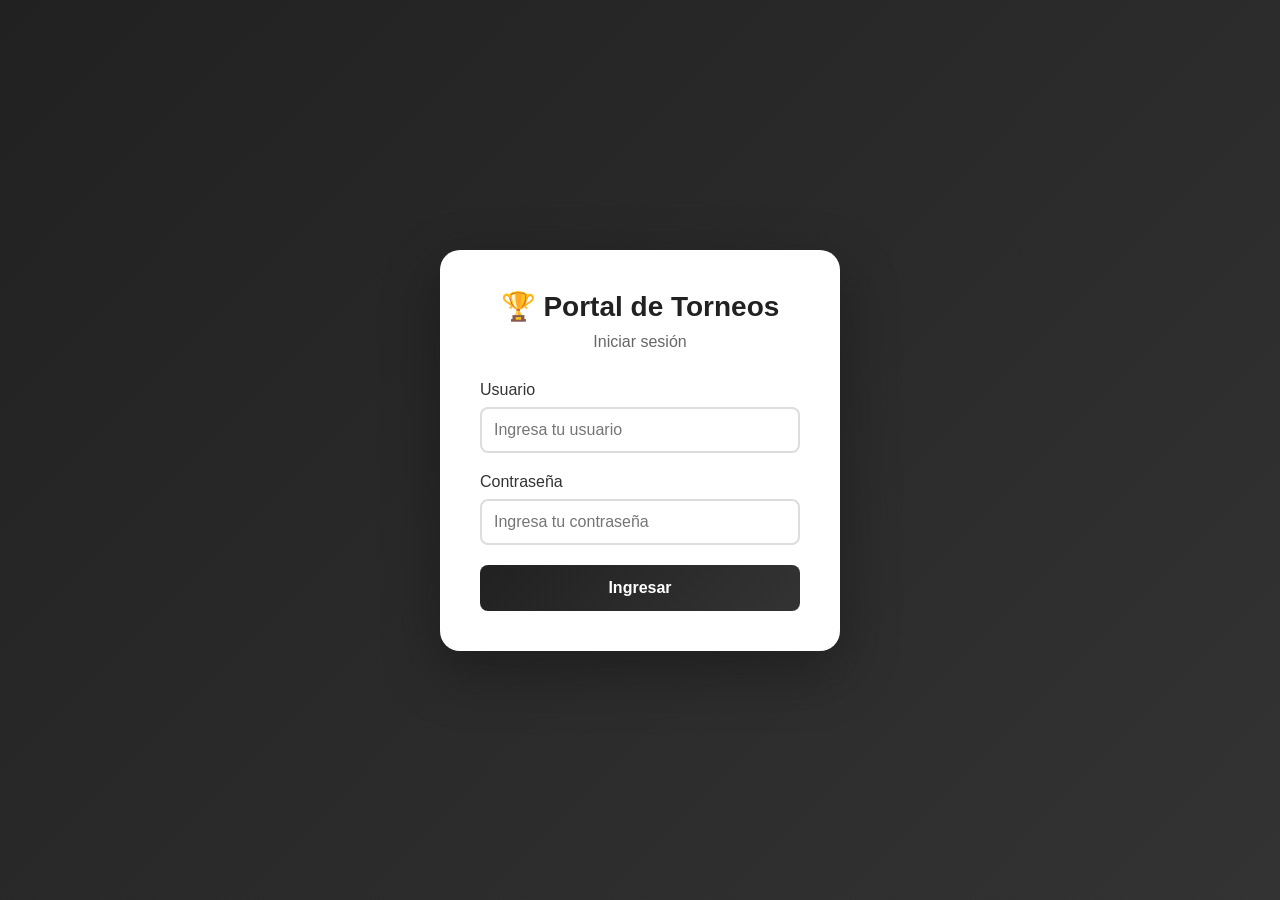
==== commit 4d1b2337: "cssgeneral" ====
--- a/admin-datos.html
+++ b/admin-datos.html
@@ -7,33 +7,33 @@
     <link rel="stylesheet" href="style.css">
     <style>
         .admin-container { max-width: 1200px; margin: 0 auto; padding: 20px; }
-        .admin-header { background: linear-gradient(135deg, #2c3e50, #34495e); color: white; padding: 20px; border-radius: 10px; margin-bottom: 20px; display: flex; justify-content: space-between; align-items: center; flex-wrap: wrap; gap: 15px; }
+        .admin-header { background: linear-gradient(135deg, #212121, #333333); color: white; padding: 20px; border-radius: 10px; margin-bottom: 20px; display: flex; justify-content: space-between; align-items: center; flex-wrap: wrap; gap: 15px; }
         .admin-header h1 { margin: 0; font-size: 1.5rem; }
         .selector-row { display: flex; gap: 15px; flex-wrap: wrap; align-items: center; }
         .selector-row select { padding: 10px; border-radius: 5px; border: 2px solid #ddd; font-size: 1rem; min-width: 200px; }
         .btn-cerrar { background: #e74c3c; color: white; padding: 10px 20px; border: none; border-radius: 5px; cursor: pointer; text-decoration: none; }
         .tabs { display: flex; gap: 5px; margin-bottom: 20px; flex-wrap: wrap; }
         .tab-btn { padding: 12px 24px; background: #ecf0f1; border: none; cursor: pointer; font-size: 1rem; border-radius: 5px 5px 0 0; transition: all 0.3s; }
-        .tab-btn.active { background: #4CAF50; color: white; }
+        .tab-btn.active { background: #BF360C; color: white; }
         .tab-btn:hover:not(.active) { background: #bdc3c7; }
         .tab-content { display: none; background: white; padding: 20px; border-radius: 0 5px 5px 5px; box-shadow: 0 2px 10px rgba(0,0,0,0.1); }
         .tab-content.active { display: block; }
-        .section-title { color: #2c3e50; border-bottom: 2px solid #4CAF50; padding-bottom: 10px; margin-bottom: 20px; }
+        .section-title { color: #212121; border-bottom: 2px solid #BF360C; padding-bottom: 10px; margin-bottom: 20px; }
         .form-grid { display: grid; grid-template-columns: repeat(auto-fit, minmax(200px, 1fr)); gap: 15px; margin-bottom: 20px; }
         .form-group { display: flex; flex-direction: column; }
         .form-group label { font-weight: 600; margin-bottom: 5px; color: #555; }
         .form-group input, .form-group select { padding: 10px; border: 2px solid #ddd; border-radius: 5px; }
-        .btn-primary { background: #4CAF50; color: white; padding: 12px 24px; border: none; border-radius: 5px; cursor: pointer; font-size: 1rem; }
-        .btn-primary:hover { background: #45a049; }
+        .btn-primary { background: #BF360C; color: white; padding: 12px 24px; border: none; border-radius: 5px; cursor: pointer; font-size: 1rem; }
+        .btn-primary:hover { background: #E65100; }
         .btn-warning { background: #f39c12; color: white; padding: 8px 16px; border: none; border-radius: 5px; cursor: pointer; }
         .btn-danger { background: #e74c3c; color: white; padding: 8px 16px; border: none; border-radius: 5px; cursor: pointer; }
         .data-table { width: 100%; border-collapse: collapse; margin-top: 15px; }
         .data-table th, .data-table td { padding: 12px; text-align: left; border-bottom: 1px solid #ddd; }
-        .data-table th { background: #2c3e50; color: white; }
+        .data-table th { background: #212121; color: white; }
         .data-table tr:hover { background: #f5f5f5; }
         .badge { padding: 4px 8px; border-radius: 4px; font-size: 0.85rem; }
         .badge-pendiente { background: #f39c12; color: white; }
-        .badge-jugado { background: #27ae60; color: white; }
+        .badge-jugado { background: #FF6D00; color: white; }
         .badge-wo { background: #e74c3c; color: white; }
         .alert { padding: 15px; border-radius: 5px; margin-bottom: 15px; }
         .alert-warning { background: #fff3cd; border-left: 4px solid #ffc107; color: #856404; }
@@ -43,11 +43,11 @@
         .modal.active { display: flex; align-items: center; justify-content: center; }
         .modal-content { background: white; padding: 25px; border-radius: 10px; max-width: 600px; width: 90%; max-height: 80vh; overflow-y: auto; }
         .modal-header { display: flex; justify-content: space-between; align-items: center; margin-bottom: 20px; }
-        .modal-header h3 { margin: 0; color: #2c3e50; }
+        .modal-header h3 { margin: 0; color: #212121; }
         .cerrar-modal { background: none; border: none; font-size: 1.5rem; cursor: pointer; }
         .empty-state { text-align: center; padding: 40px; color: #7f8c8d; }
-        .card { background: #f8f9fa; padding: 15px; border-radius: 8px; margin-bottom: 10px; border-left: 4px solid #4CAF50; }
-        .card-header { font-weight: 600; color: #2c3e50; margin-bottom: 10px; }
+        .card { background: #f8f9fa; padding: 15px; border-radius: 8px; margin-bottom: 10px; border-left: 4px solid #BF360C; }
+        .card-header { font-weight: 600; color: #212121; margin-bottom: 10px; }
         .checkbox-list { max-height: 200px; overflow-y: auto; border: 1px solid #ddd; padding: 10px; border-radius: 5px; }
         .checkbox-item { display: flex; align-items: center; gap: 8px; padding: 5px 0; }
         .actions-cell { display: flex; gap: 5px; }
@@ -365,7 +365,7 @@
     </div>
 
     <script>
-        const API_URL = 'https://academia-torneos.onrender.com/api';
+        const API_URL = 'https://torneos-malon.onrender.com/api';
         const token = localStorage.getItem('token');
         
         if (!token) {
--- a/style.css
+++ b/style.css
@@ -9,8 +9,8 @@
     margin: 0;
     padding: 20px;
     position: relative;
-    background-color: #80b97f;
-    background-image: linear-gradient(to bottom, #f2f0cc, #a3a9aa);
+    background-color: #d4c9b8;
+    background-image: linear-gradient(to bottom, #f5efe0, #c9b8a5);
 }
 
 body::before {
@@ -41,7 +41,7 @@
     display: flex;
     align-items: center;
     gap: 25px;
-    border-bottom: 2px solid #4CAF50;
+    border-bottom: 2px solid #BF360C;
     padding-bottom: 20px;
     margin-bottom: 30px;
 }
@@ -58,16 +58,16 @@
 }
 
 header h1 {
-    color: #2c3e50;
+    color: #212121;
     margin-bottom: 5px;
     margin-top: 0;
 }
 
 /* ... (el resto de tus estilos del formulario, etc. van aquí. Los pego para asegurar) ... */
 
-h2 { color: #4CAF50; border-left: 4px solid #bab3a8; padding-left: 10px; margin-bottom: 20px; }
+h2 { color: #BF360C; border-left: 4px solid #bab3a8; padding-left: 10px; margin-bottom: 20px; }
 #info-torneo ul { list-style-type: none; padding: 0; }
-#info-torneo li { background-color: #f9f9f9; padding: 10px 15px; border-radius: 5px; margin-bottom: 8px; border-left: 3px solid #4CAF50; }
+#info-torneo li { background-color: #f9f9f9; padding: 10px 15px; border-radius: 5px; margin-bottom: 8px; border-left: 3px solid #BF360C; }
 .form-group-duo {
     display: grid;
     grid-template-columns: 1fr 1fr;
@@ -84,9 +84,9 @@
 .availability-grid input { width: 100%; padding: 8px; border: 1px solid #ccc; border-radius: 5px; box-sizing: border-box; }
 .checkbox-group { display: flex; align-items: center; margin-top: 25px; }
 .checkbox-group input[type="checkbox"] { margin-right: 10px; width: 20px; height: 20px; }
-button[type="submit"] { width: 100%; padding: 15px; background-color: #4CAF50; color: white; border: none; border-radius: 5px; font-size: 1.2em; font-weight: 700; cursor: pointer; }
+button[type="submit"] { width: 100%; padding: 15px; background-color: #BF360C; color: white; border: none; border-radius: 5px; font-size: 1.2em; font-weight: 700; cursor: pointer; }
 .hidden { display: none; }
-#confirmationMessage { background-color: #e8f5e9; border-left: 5px solid #4CAF50; padding: 20px; border-radius: 5px; text-align: center; }
+#confirmationMessage { background-color: #fbe9e7; border-left: 5px solid #BF360C; padding: 20px; border-radius: 5px; text-align: center; }
 input.error, select.error { border-color: #e74c3c; background-color: #fbeae5; }
 footer {
     margin-top: 40px;
@@ -133,8 +133,8 @@
 
 /* Estilo para el enlace a la lista de inscriptos */
 .view-list-link { text-align: center; margin-bottom: 30px; }
-.view-list-link a { display: inline-block; padding: 10px 20px; background-color: #245c30; color: #fff; font-weight: bold; text-decoration: none; border-radius: 5px; transition: background-color 0.3s ease; }
-.view-list-link a:hover { background-color: #5ca78f; }
+.view-list-link a { display: inline-block; padding: 10px 20px; background-color: #BF360C; color: #fff; font-weight: bold; text-decoration: none; border-radius: 5px; transition: background-color 0.3s ease; }
+.view-list-link a:hover { background-color: #E65100; }
 /* ========================================= */
 /* --- ESTILOS página isncriptos --- */
 /* ========================================= */
@@ -182,7 +182,7 @@
 }
 
 #tabla-inscriptos thead {
-    background-color: #4CAF50;
+    background-color: #BF360C;
     color: white;
 }
 
@@ -213,7 +213,7 @@
 }
 
 .back-link a {
-    color: #4CAF50;
+    color: #BF360C;
     text-decoration: none;
     font-weight: bold;
 }
@@ -260,7 +260,7 @@
     background-color: #f9f9f9;
     padding: 8px;
     border-radius: 5px;
-    border: 1px solid #4CAF50; /* <-- BORDE VERDE AÑADIDO */
+    border: 1px solid #BF360C; /* <-- BORDE VERDE AÑADIDO */
     transition: background-color 0.2s ease; /* Transición suave */
 }
 
@@ -348,7 +348,7 @@
 .sponsor-cta {
     display: block;
     text-decoration: none;
-    background: linear-gradient(135deg, #21d22d, #00e677);
+    background: linear-gradient(135deg, #BF360C, #FF6D00);
     color: white;
     padding: 15px 20px;
     border-radius: 8px;
@@ -390,7 +390,7 @@
 /* NUEVO: Estilos para las leyendas de texto */
 .modal-instruccion {
     font-weight: bold;
-    color: #4CAF50; /* Verde para que resalte */
+    color: #BF360C; /* Verde para que resalte */
     margin-top: 20px;
 }
 .modal-agradecimiento {
@@ -429,27 +429,27 @@
     background: rgba(255, 255, 255, 0.95);
     padding: 2rem;
     border-radius: 12px;
-    border: 2px solid #4CAF50;
-    box-shadow: 0 4px 15px rgba(76, 175, 80, 0.2);
+    border: 2px solid #BF360C;
+    box-shadow: 0 4px 15px rgba(191, 54, 12, 0.2);
     transition: transform 0.3s ease, box-shadow 0.3s ease;
 }
 
 .grupo-card:hover {
     transform: translateY(-5px);
-    box-shadow: 0 8px 25px rgba(76, 175, 80, 0.3);
+    box-shadow: 0 8px 25px rgba(191, 54, 12, 0.3);
 }
 
 .grupo-card h3 {
     margin: 0 0 1rem 0;
-    color: #2c3e50;
+    color: #212121;
     font-size: 1.3rem;
     text-align: center;
-    border-bottom: 2px solid #4CAF50;
+    border-bottom: 2px solid #BF360C;
     padding-bottom: 0.5rem;
 }
 
 .integrantes-count {
-    color: #4CAF50;
+    color: #BF360C;
     font-weight: bold;
     text-align: center;
     margin-bottom: 1.5rem;
@@ -468,7 +468,7 @@
     margin: 0.5rem 0;
     border-radius: 8px;
     font-size: 0.95rem;
-    border-left: 4px solid #4CAF50;
+    border-left: 4px solid #BF360C;
     transition: all 0.2s ease;
 }
 
@@ -494,19 +494,19 @@
     padding: 1.5rem;
     border-radius: 8px;
     text-align: center;
-    border: 1px solid #4CAF50;
+    border: 1px solid #BF360C;
     box-shadow: 0 2px 5px rgba(0,0,0,0.1);
 }
 
 .categoria-card h3 {
     margin: 0 0 0.5rem 0;
-    color: #2c3e50;
+    color: #212121;
 }
 
 .categoria-card .contador {
     font-size: 1.2rem;
     font-weight: bold;
-    color: #4CAF50;
+    color: #BF360C;
 }
 
 /* Configuración de grupos */
@@ -515,7 +515,7 @@
     padding: 1.5rem;
     margin: 1rem 0;
     border-radius: 8px;
-    border: 1px solid #4CAF50;
+    border: 1px solid #BF360C;
     box-shadow: 0 2px 5px rgba(0,0,0,0.1);
 }
 
@@ -534,7 +534,7 @@
 
 .grupo-input input {
     padding: 0.5rem;
-    border: 1px solid #4CAF50;
+    border: 1px solid #BF360C;
     border-radius: 4px;
     font-size: 1rem;
 }
@@ -544,7 +544,7 @@
     display: flex;
     justify-content: space-between;
     font-weight: bold;
-    color: #2c3e50;
+    color: #212121;
 }
 
 /* Botones */
@@ -556,7 +556,7 @@
 }
 
 .btn-primary {
-    background: #4CAF50;
+    background: #BF360C;
     color: white;
     padding: 1rem 2rem;
     border: none;
@@ -567,7 +567,7 @@
 }
 
 .btn-primary:hover {
-    background: #45a049;
+    background: #E65100;
 }
 
 .btn-primary:disabled {
@@ -576,7 +576,7 @@
 }
 
 .btn-success {
-    background: #27ae60;
+    background: #FF6D00;
     color: white;
     padding: 1rem 2rem;
     border: none;
@@ -587,7 +587,7 @@
 }
 
 .btn-success:hover {
-    background: #219a52;
+    background: #E65100;
 }
 
 .btn-secondary {
@@ -626,7 +626,7 @@
 
 .spinner {
     border: 4px solid #f3f3f3;
-    border-top: 4px solid #4CAF50;
+    border-top: 4px solid #BF360C;
     border-radius: 50%;
     width: 40px;
     height: 40px;
@@ -656,7 +656,7 @@
 }
 
 .notification-info { background: #3498db; }
-.notification-success { background: #27ae60; }
+.notification-success { background: #FF6D00; }
 .notification-error { background: #e74c3c; }
 .notification-warning { background: #f39c12; }
 
@@ -752,7 +752,7 @@
 .partido-local {
     text-align: left;
     font-weight: 600;
-    color: #2c3e50;
+    color: #212121;
     white-space: nowrap;
 }
 
@@ -767,7 +767,7 @@
 .partido-visitante {
     text-align: left;
     font-weight: 600;
-    color: #2c3e50;
+    color: #212121;
     white-space: nowrap;
 }
 
@@ -780,7 +780,7 @@
 
 .horario-asignado {
     background: #ecf0f1;
-    color: #2c3e50;
+    color: #212121;
     padding: 6px 12px;
     border-radius: 4px;
     font-size: 0.9rem;
@@ -825,7 +825,7 @@
 
 .jugador-nombre {
     font-weight: 600;
-    color: #2c3e50;
+    color: #212121;
 }
 
 /* ========================================= */
@@ -967,7 +967,7 @@
 
 .horarios-disponibles .jugador-nombre {
     font-weight: 600;
-    color: #2c3e50;
+    color: #212121;
     margin-bottom: 0.5rem;
     font-size: 0.9rem;
     border-bottom: 1px solid #ecf0f1;
@@ -1082,7 +1082,7 @@
 }
 
 .editar-grupos .btn-guardar-horario {
-    background: #27ae60;
+    background: #FF6D00;
     color: white;
     border: none;
     padding: 6px 12px;
@@ -1092,7 +1092,7 @@
 }
 
 .editar-grupos .btn-guardar-horario:hover {
-    background: #229954;
+    background: #E65100;
 }
 
 .btn-cancelar-horario {
@@ -1182,7 +1182,7 @@
 }
 
 .fecha-grupo .partido-hora {
-    background: #27ae60;
+    background: #FF6D00;
     color: white;
     padding: 5px 10px;
     border-radius: 4px;
@@ -1206,7 +1206,7 @@
 .fecha-grupo .partido-local,
 .fecha-grupo .partido-visitante {
     font-weight: 600;
-    color: #2c3e50;
+    color: #212121;
     font-size: 0.85rem;
 }
 
@@ -1288,7 +1288,7 @@
 }
 
 .fecha-grupo .btn-guardar-horario {
-    background: #27ae60;
+    background: #FF6D00;
     color: white;
     border: none;
     padding: 6px 12px;
@@ -1298,7 +1298,7 @@
 }
 
 .fecha-grupo .btn-guardar-horario:hover {
-    background: #229954;
+    background: #E65100;
 }
 
 .fecha-grupo .btn-cancelar-horario {
@@ -1328,8 +1328,8 @@
     padding: 1.5rem;
     border-radius: 12px;
     margin: 2rem 0;
-    border: 2px solid #4CAF50;
-    box-shadow: 0 4px 15px rgba(76, 175, 80, 0.2);
+    border: 2px solid #BF360C;
+    box-shadow: 0 4px 15px rgba(191, 54, 12, 0.2);
 }
 
 .filtros-grid {
@@ -1377,7 +1377,7 @@
     padding: 0.75rem 1.5rem;
     border: 2px solid transparent;
     background: white;
-    color: #4CAF50;
+    color: #BF360C;
     border-radius: 8px;
     cursor: pointer;
     transition: all 0.3s ease;
@@ -1386,16 +1386,16 @@
 }
 
 .toggle-btn.active {
-    background: #4CAF50;
-    color: white;
-    border-color: #45a049;
+    background: #BF360C;
+    color: white;
+    border-color: #E65100;
     transform: translateY(-2px);
-    box-shadow: 0 4px 12px rgba(76, 175, 80, 0.3);
+    box-shadow: 0 4px 12px rgba(191, 54, 12, 0.3);
 }
 
 .toggle-btn:hover:not(.active) {
-    background: #e8f5e9;
-    border-color: #4CAF50;
+    background: #fbe9e7;
+    border-color: #BF360C;
     transform: translateY(-1px);
 }
 
@@ -1406,7 +1406,7 @@
 }
 
 .loading-estado .loading-spinner {
-    color: #4CAF50;
+    color: #BF360C;
     font-weight: bold;
 }
 
@@ -1454,20 +1454,20 @@
 
 .grupo-tarjeta {
     background: white;
-    border: 2px solid #4CAF50;
+    border: 2px solid #BF360C;
     border-radius: 12px;
     overflow: hidden;
-    box-shadow: 0 4px 15px rgba(76, 175, 80, 0.2);
+    box-shadow: 0 4px 15px rgba(191, 54, 12, 0.2);
     transition: transform 0.3s ease, box-shadow 0.3s ease;
 }
 
 .grupo-tarjeta:hover {
     transform: translateY(-5px);
-    box-shadow: 0 8px 25px rgba(76, 175, 80, 0.3);
+    box-shadow: 0 8px 25px rgba(191, 54, 12, 0.3);
 }
 
 .grupo-header {
-    background: linear-gradient(135deg, #4CAF50 0%, #45a049 100%);
+    background: linear-gradient(135deg, #BF360C 0%, #E65100 100%);
     color: white;
     padding: 1rem;
     display: flex;
@@ -1497,7 +1497,7 @@
     padding: 0.75rem;
     margin: 0.5rem 0;
     border-radius: 6px;
-    border-left: 4px solid #4CAF50;
+    border-left: 4px solid #BF360C;
     font-size: 0.95rem;
     transition: background-color 0.2s ease;
 }
@@ -1514,7 +1514,7 @@
 }
 
 .integrantes-count {
-    color: #4CAF50;
+    color: #BF360C;
     font-weight: 600;
     font-size: 0.9rem;
 }
@@ -1529,14 +1529,14 @@
 
 .categoria-seccion {
     background: white;
-    border: 2px solid #4CAF50;
+    border: 2px solid #BF360C;
     border-radius: 12px;
     overflow: hidden;
-    box-shadow: 0 4px 15px rgba(76, 175, 80, 0.2);
+    box-shadow: 0 4px 15px rgba(191, 54, 12, 0.2);
 }
 
 .categoria-header {
-    background: linear-gradient(135deg, #4CAF50 0%, #45a049 100%);
+    background: linear-gradient(135deg, #BF360C 0%, #E65100 100%);
     color: white;
     padding: 1rem 1.5rem;
     display: flex;
@@ -1571,12 +1571,12 @@
     display: flex;
     align-items: center;
     gap: 1rem;
-    border-bottom: 2px solid #4CAF50;
+    border-bottom: 2px solid #BF360C;
 }
 
 .fecha-dia {
     font-weight: bold;
-    color: #4CAF50;
+    color: #BF360C;
     font-size: 1.1rem;
 }
 
@@ -1598,7 +1598,7 @@
     margin: 0.5rem 0;
     background: #f8f9fa;
     border-radius: 8px;
-    border-left: 4px solid #4CAF50;
+    border-left: 4px solid #BF360C;
     transition: all 0.2s ease;
     overflow: hidden;
 }
@@ -1609,7 +1609,7 @@
 }
 
 .partido-hora {
-    background: #4CAF50;
+    background: #BF360C;
     color: white;
     padding: 0.5rem;
     border-radius: 4px;
@@ -1628,7 +1628,7 @@
 
 .partido-local, .partido-visitante {
     font-weight: 600;
-    color: #2c3e50;
+    color: #212121;
     font-size: 0.9rem;
     min-width: 0;
     overflow: hidden;
